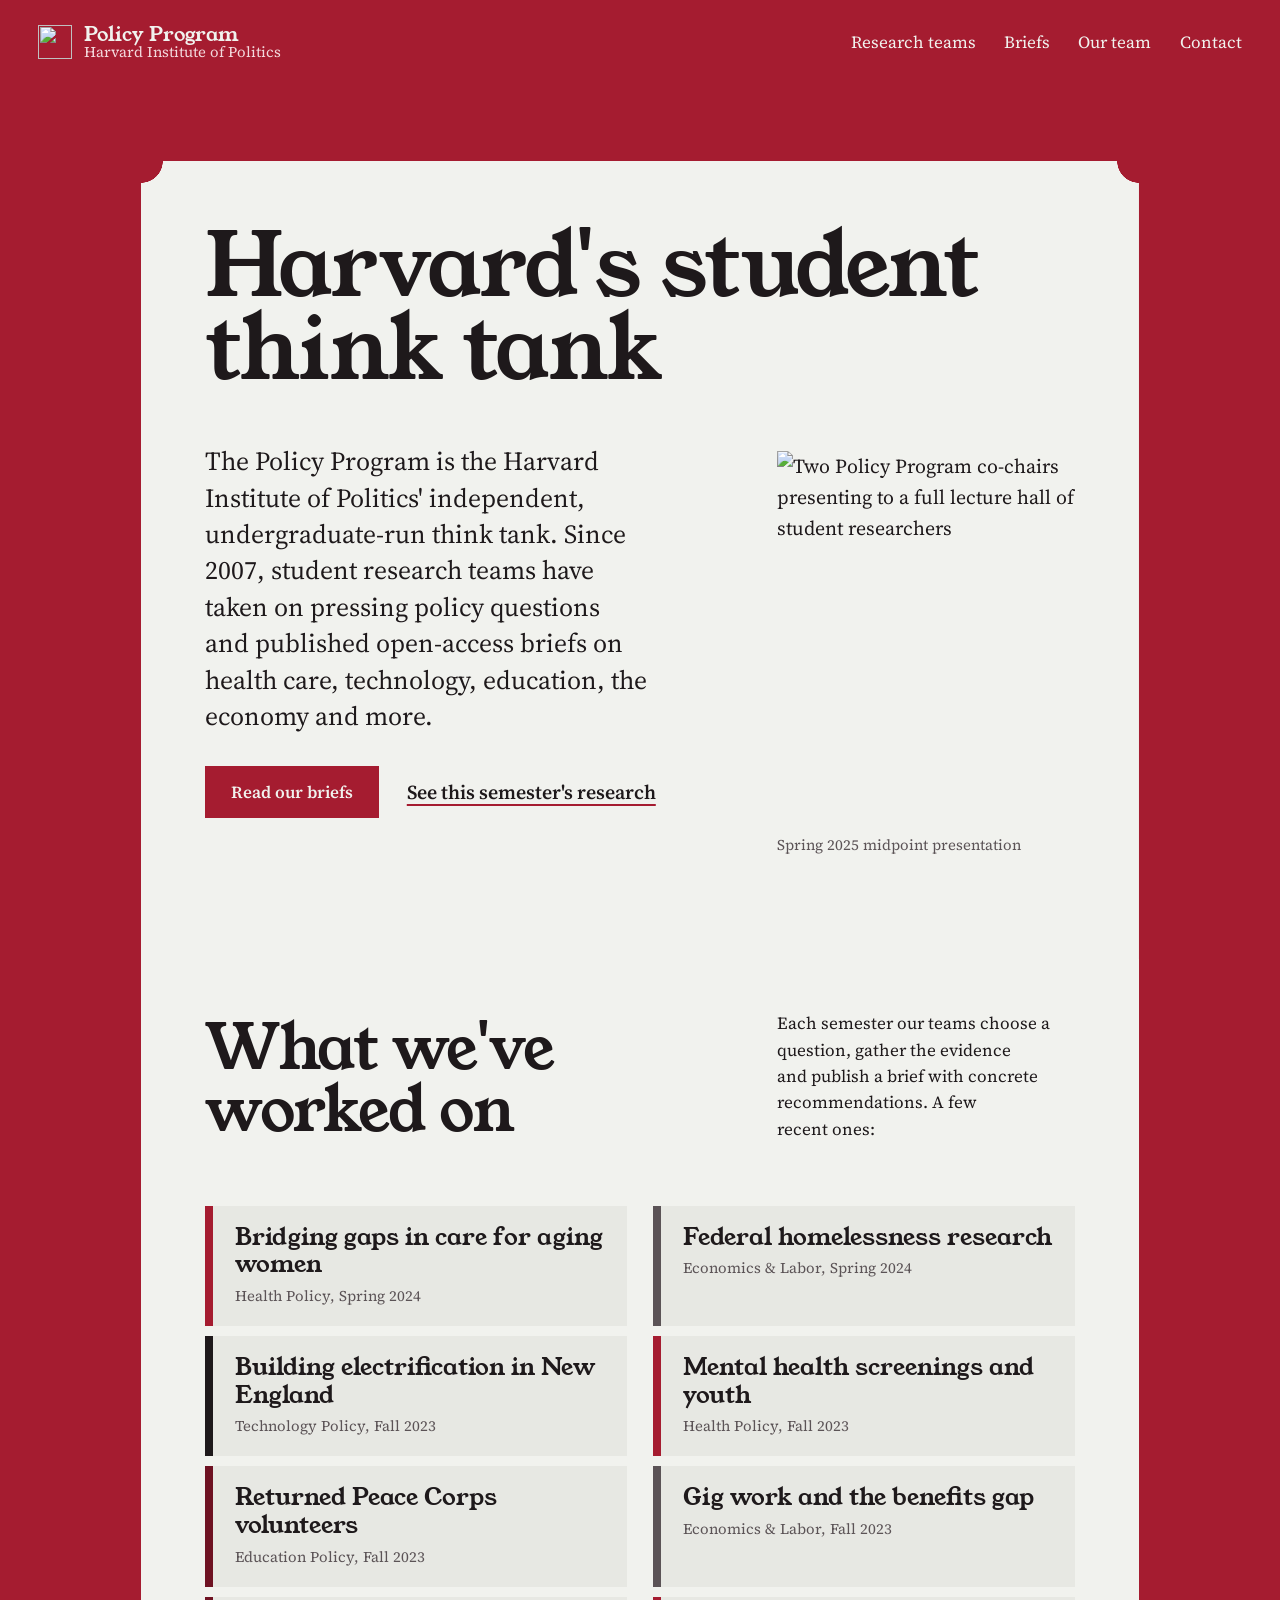
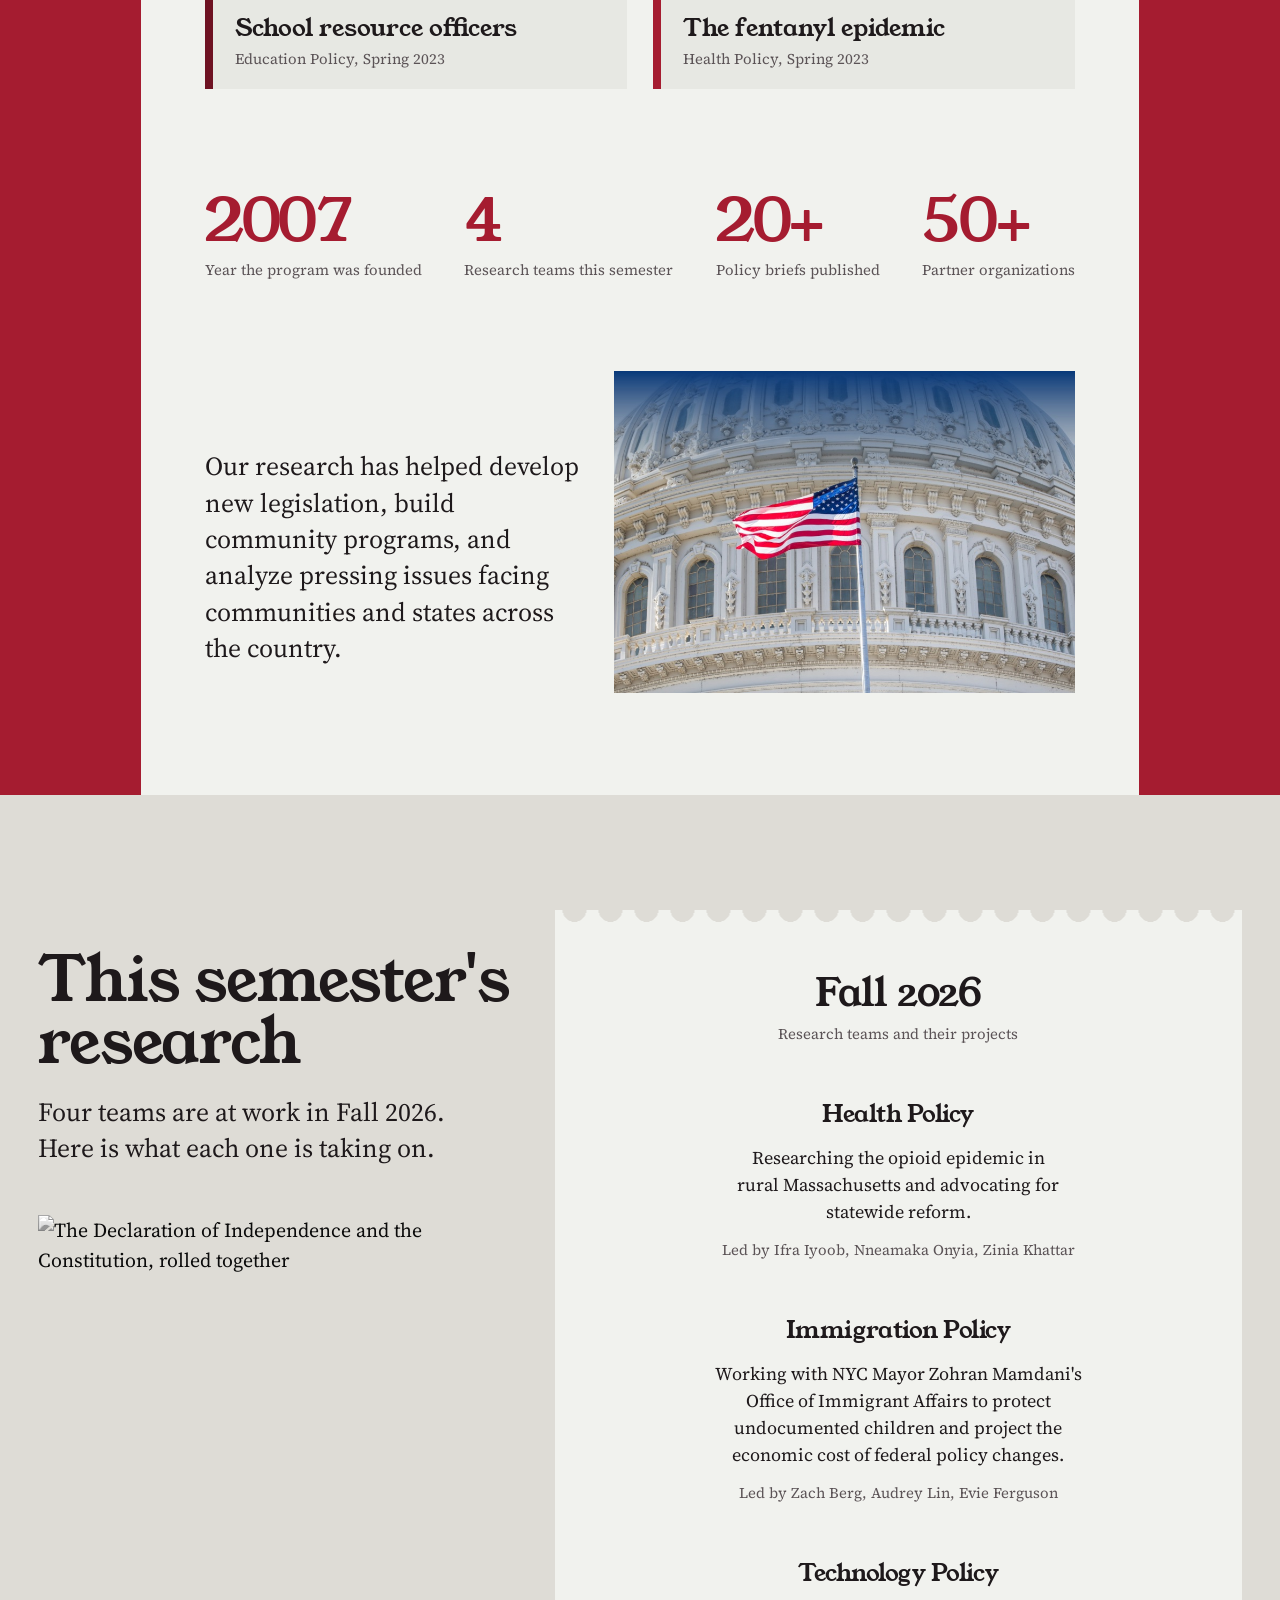
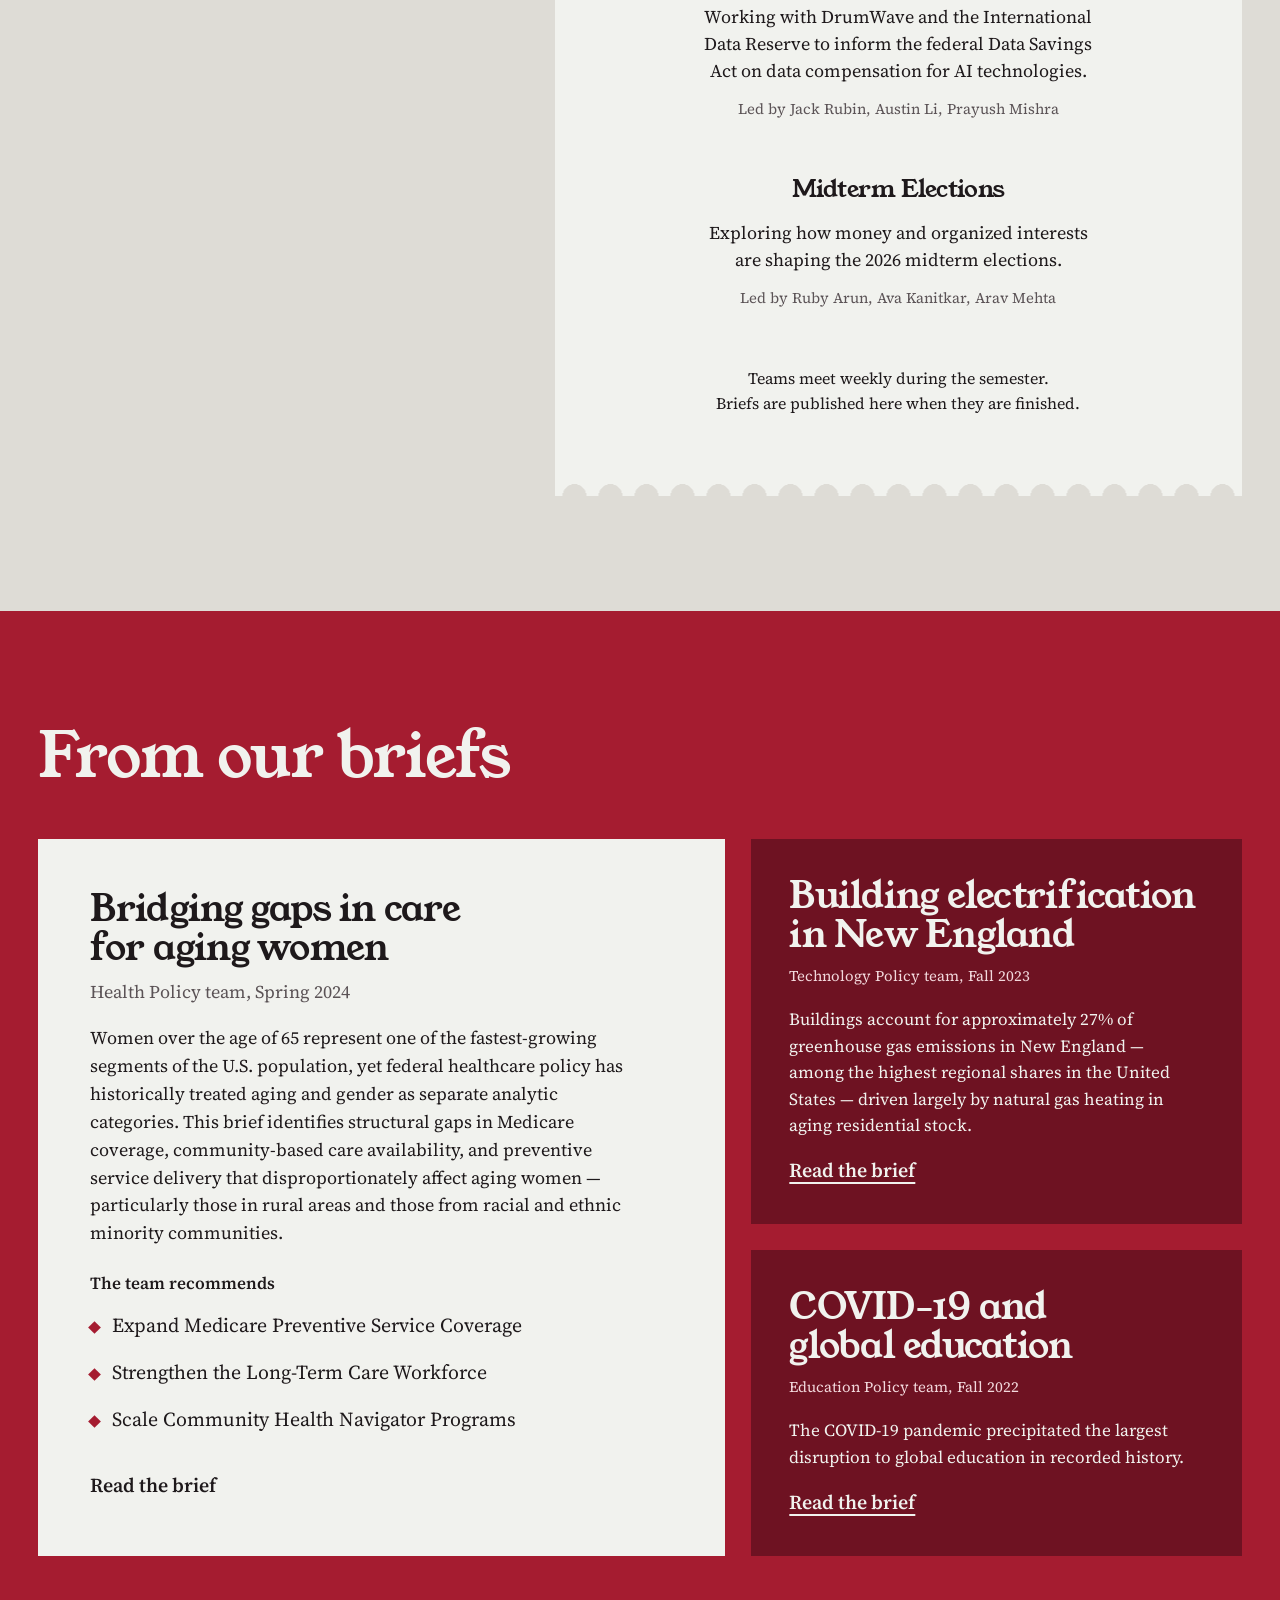
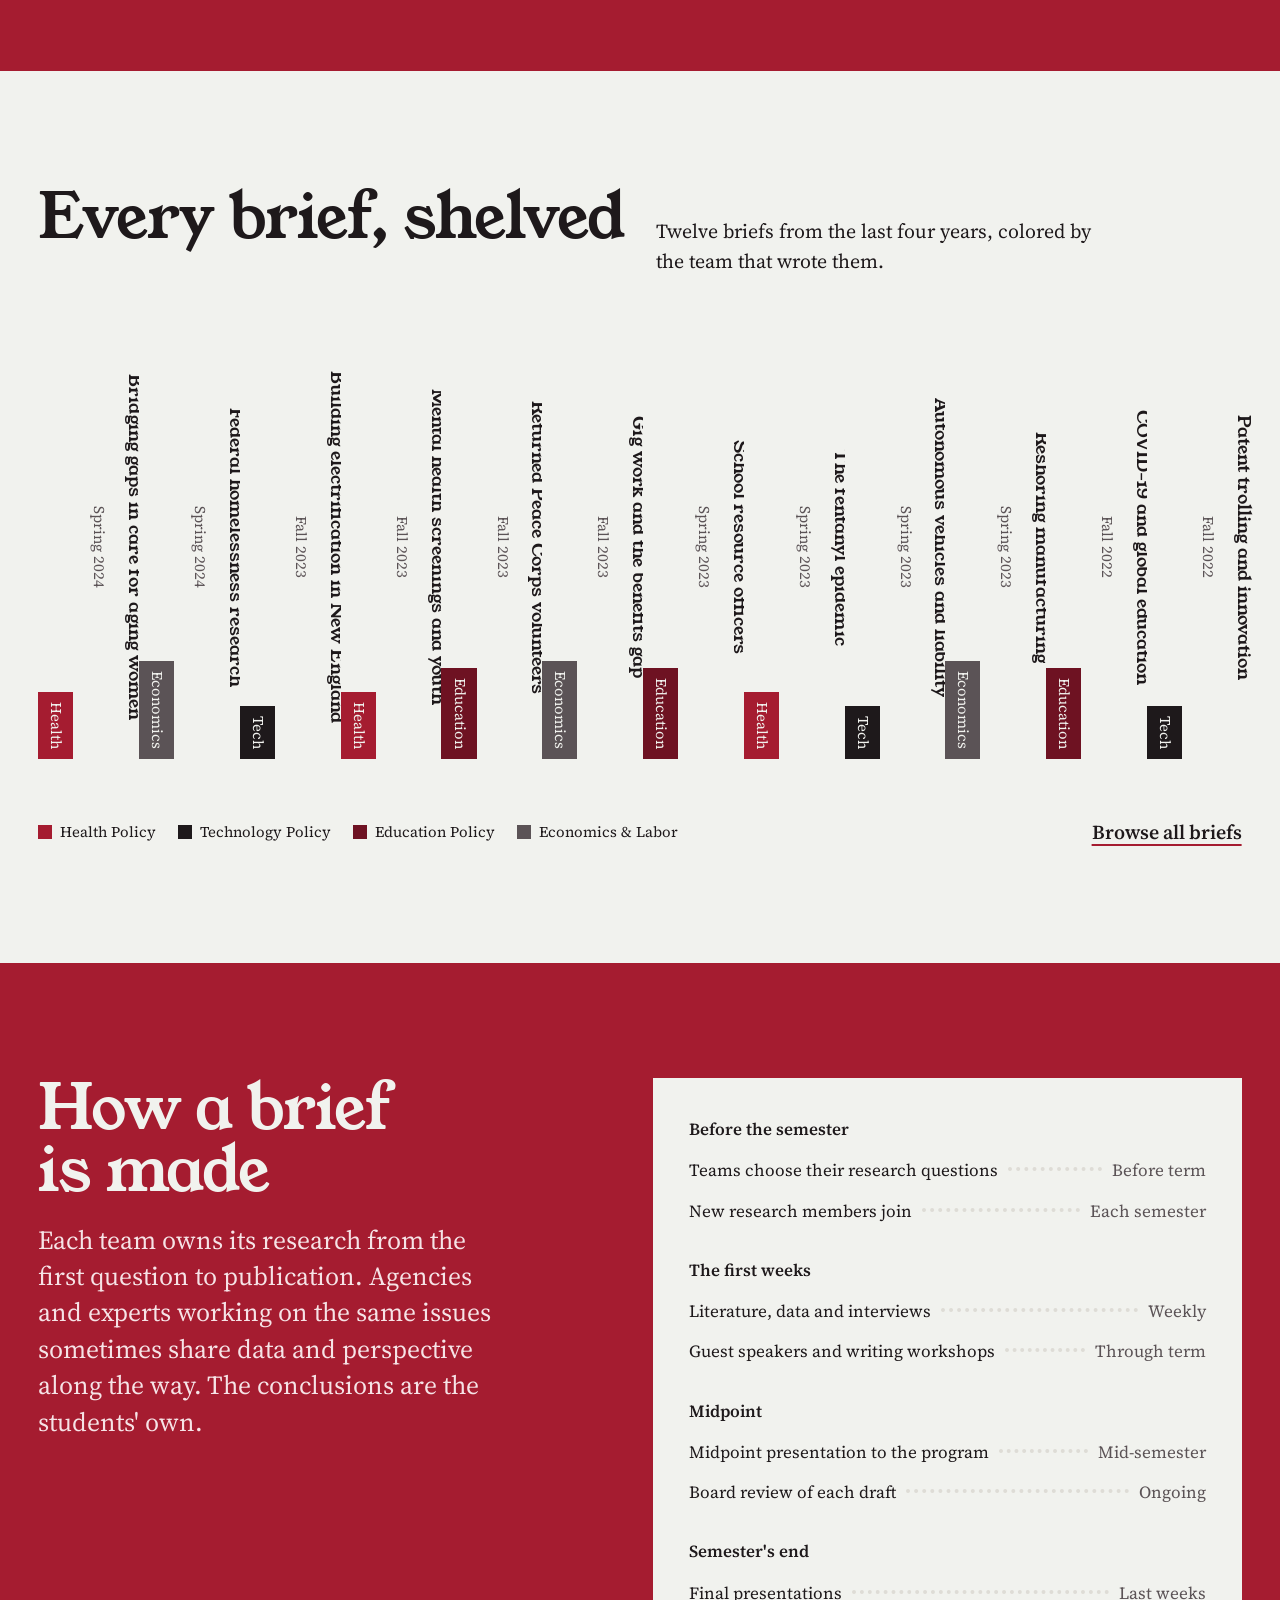
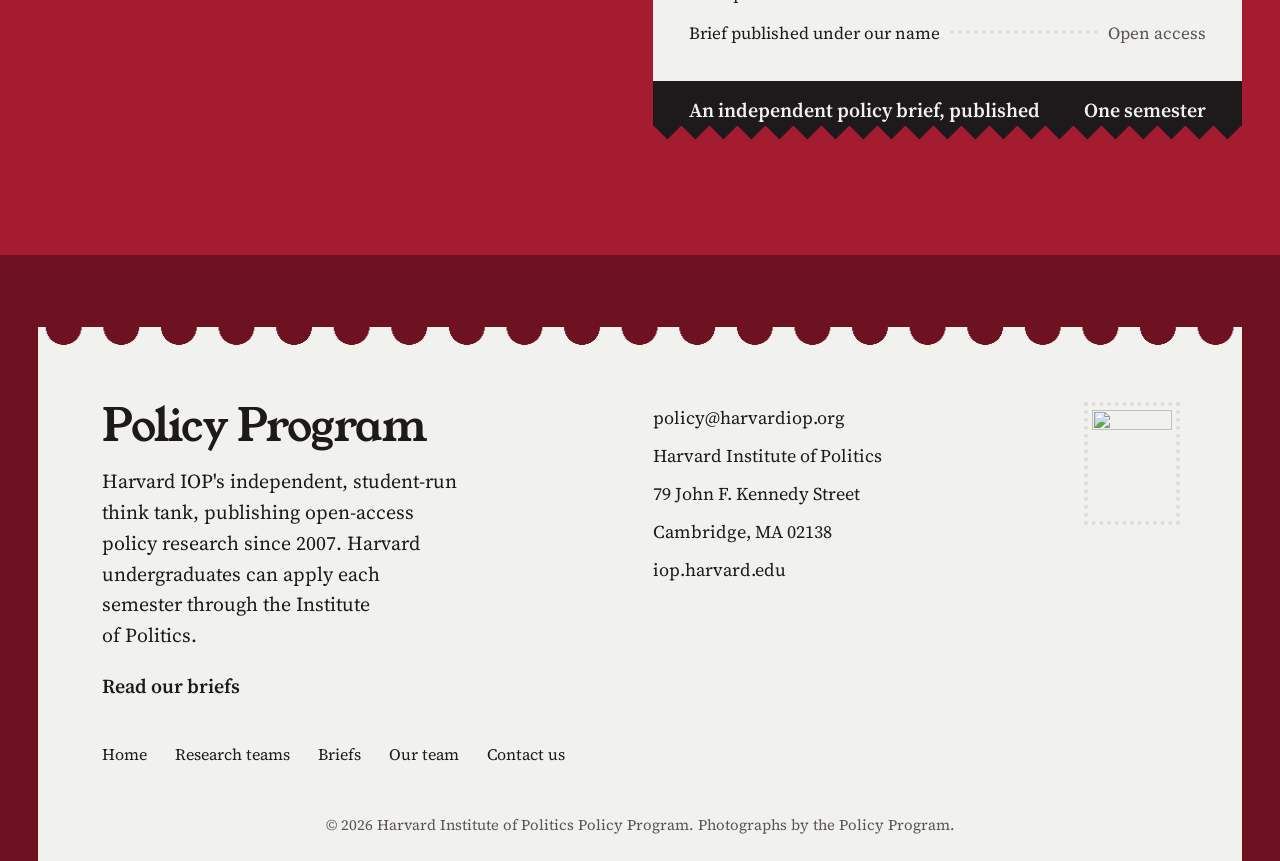
==== index.html @ 2da25c03 "Redesign the Policy Program site - New visual design: Harvard crimson and paper, Young Serif and Sou" ====
<!doctype html>
<html lang="en">
<head>
<meta charset="utf-8">
<meta name="viewport" content="width=device-width, initial-scale=1">
<title>Policy Program, Harvard Institute of Politics</title>
<meta name="description" content="Harvard IOP's independent, student-run think tank. Undergraduate research teams publish open-access policy briefs and collaborate with government agencies. Now sourcing Spring 2027 topics.">
<meta name="theme-color" content="#a51c30">
<link rel="icon" href="assets/harvard-shield.png">
<link rel="preconnect" href="https://fonts.googleapis.com">
<link rel="preconnect" href="https://fonts.gstatic.com" crossorigin>
<link href="https://fonts.googleapis.com/css2?family=Young+Serif&amp;family=Source+Serif+4:ital,opsz,wght@0,8..60,400;0,8..60,600;1,8..60,400&amp;display=swap" rel="stylesheet">
<link rel="stylesheet" href="style.css">
<script>document.documentElement.className += ' js';</script>
</head>
<body>
<a class="skip" href="#main">Skip to content</a>
<header class="site-header">
  <div class="wrap">
    <a class="brand" href="index.html">
      <img src="assets/harvard-shield.png" alt="" width="34" height="34">
      <span>Policy Program<small>Harvard Institute of Politics</small></span>
    </a>
    <button class="nav-toggle" type="button" aria-expanded="false" aria-controls="site-nav">Menu</button>
    <nav class="nav" id="site-nav" aria-label="Main">
      <a href="teams/health.html">Research teams</a>
      <a href="briefs/index.html">Briefs</a>
      <a href="team.html">Our team</a>
      <a href="contact.html">Contact</a>
    </nav>
  </div>
</header>
<main id="main">
<section class="hero" aria-labelledby="title">
  <div class="wrap grid">
    <div class="memo cut-top-corners">
      <h1 id="title">Harvard's student think tank</h1>
      <div class="memo-body">
        <div>
          <p class="memo-lead">The Policy Program is the Harvard Institute of Politics' independent, undergraduate-run think tank. Since 2007, student research teams have taken on pressing policy questions and published open-access briefs on health care, technology, education, the economy and more.</p>
          <div class="memo-actions">
            <a class="btn" href="briefs/index.html">Read our briefs</a>
            <a class="link" href="#research-title">See this semester's research</a>
          </div>
        </div>
        <figure class="plate">
          <div class="plate-frame"><img src="assets/grouppolicy.jpg" alt="Two Policy Program co-chairs presenting to a full lecture hall of student researchers" width="1000" height="747" fetchpriority="high"></div>
          <figcaption>Spring 2025 midpoint presentation</figcaption>
        </figure>
      </div>
    </div>
  </div>
</section>

<section class="continue" aria-labelledby="worked">
  <div class="wrap grid">
    <div class="memo">
      <div class="intro-head" data-reveal>
        <h2 id="worked">What we've worked on</h2>
        <span></span>
        <p>Each semester our teams choose a question, gather the evidence and publish a brief with concrete recommendations. A few recent ones:</p>
      </div>
      <ul class="topics" data-reveal>
        <li data-team="health"><a href="briefs/aging-womens-healthcare.html">Bridging gaps in care for aging women</a><span>Health Policy, Spring 2024</span></li>
        <li data-team="economics"><a href="briefs/index.html">Federal homelessness research</a><span>Economics &amp; Labor, Spring 2024</span></li>
        <li data-team="tech"><a href="briefs/building-electrification.html">Building electrification in New England</a><span>Technology Policy, Fall 2023</span></li>
        <li data-team="health"><a href="briefs/index.html">Mental health screenings and youth</a><span>Health Policy, Fall 2023</span></li>
        <li data-team="education"><a href="briefs/index.html">Returned Peace Corps volunteers</a><span>Education Policy, Fall 2023</span></li>
        <li data-team="economics"><a href="briefs/index.html">Gig work and the benefits gap</a><span>Economics &amp; Labor, Fall 2023</span></li>
        <li data-team="education"><a href="briefs/index.html">School resource officers</a><span>Education Policy, Spring 2023</span></li>
        <li data-team="health"><a href="briefs/index.html">The fentanyl epidemic</a><span>Health Policy, Spring 2023</span></li>
      </ul>
      <ul class="facts" data-reveal>
        <li><b>2007</b><span>Year the program was founded</span></li>
        <li><b>4</b><span>Research teams this semester</span></li>
        <li><b>20+</b><span>Policy briefs published</span></li>
        <li><b>50+</b><span>Partner organizations</span></li>
      </ul>
      <div class="intro-pic" data-reveal>
        <p>Our research has helped develop new legislation, build community programs, and analyze pressing issues facing communities and states across the country.</p>
        <img src="assets/capitol.jpg" alt="The dome of the United States Capitol with the American flag" width="860" height="600" loading="lazy">
      </div>
    </div>
  </div>
</section>

<section class="section" aria-labelledby="research-title">
  <div class="wrap docket-wrap">
    <div class="section-head" data-reveal>
      <h2 id="research-title">This semester's research</h2>
      <p>Four teams are at work in Fall 2026. Here is what each one is taking on.</p>
      <img src="assets/ioppolicy2.png" alt="The Declaration of Independence and the Constitution, rolled together" width="1181" height="611" loading="lazy">
    </div>
    <div class="docket scallop-y" data-reveal>
      <h3>Fall 2026</h3>
      <p>Research teams and their projects</p>
          <div class="docket-group">
            <h4><a href="teams/health.html">Health Policy</a></h4>
            <p class="docket-topic">Researching the opioid epidemic in rural Massachusetts and advocating for statewide reform.</p>
            <p class="docket-leads">Led by Ifra Iyoob, Nneamaka Onyia, Zinia Khattar</p>
          </div>
          <div class="docket-group">
            <h4><a href="teams/immigration.html">Immigration Policy</a></h4>
            <p class="docket-topic">Working with NYC Mayor Zohran Mamdani's Office of Immigrant Affairs to protect undocumented children and project the economic cost of federal policy changes.</p>
            <p class="docket-leads">Led by Zach Berg, Audrey Lin, Evie Ferguson</p>
          </div>
          <div class="docket-group">
            <h4><a href="teams/tech-policy.html">Technology Policy</a></h4>
            <p class="docket-topic">Working with DrumWave and the International Data Reserve to inform the federal Data Savings Act on data compensation for AI technologies.</p>
            <p class="docket-leads">Led by Jack Rubin, Austin Li, Prayush Mishra</p>
          </div>
          <div class="docket-group">
            <h4><a href="teams/midterms.html">Midterm Elections</a></h4>
            <p class="docket-topic">Exploring how money and organized interests are shaping the 2026 midterm elections.</p>
            <p class="docket-leads">Led by Ruby Arun, Ava Kanitkar, Arav Mehta</p>
          </div>
      <p class="hours">Teams meet weekly during the semester.<br>Briefs are published here when they are finished.</p>
    </div>
  </div>
</section>

<section class="section section--crimson on-crimson" aria-labelledby="featured-title">
  <div class="wrap">
    <h2 id="featured-title" class="featured-title" data-reveal>From our briefs</h2>
    <div class="featured">
      <article class="feature-main" data-reveal>
                <h3><a href="briefs/aging-womens-healthcare.html">Bridging gaps in care for aging women</a></h3>
        <p class="feature-meta">Health Policy team, Spring 2024</p>
        <p>Women over the age of 65 represent one of the fastest-growing segments of the U.S. population, yet federal healthcare policy has historically treated aging and gender as separate analytic categories. This brief identifies structural gaps in Medicare coverage, community-based care availability, and preventive service delivery that disproportionately affect aging women — particularly those in rural areas and those from racial and ethnic minority communities.</p>
        <h4>The team recommends</h4>
        <ul class="feature-recs">
            <li>Expand Medicare Preventive Service Coverage</li>
            <li>Strengthen the Long-Term Care Workforce</li>
            <li>Scale Community Health Navigator Programs</li>
        </ul>
        <a class="link" href="briefs/aging-womens-healthcare.html">Read the brief</a>
      </article>
      <div class="feature-side">
        <article data-reveal>
                    <h3><a href="briefs/building-electrification.html">Building electrification in New England</a></h3>
          <p class="feature-meta">Technology Policy team, Fall 2023</p>
          <p>Buildings account for approximately 27% of greenhouse gas emissions in New England — among the highest regional shares in the United States — driven largely by natural gas heating in aging residential stock.</p>
          <a class="link" href="briefs/building-electrification.html">Read the brief</a>
        </article>
        <article data-reveal>
                    <h3><a href="briefs/covid-education.html">COVID-19 and global education</a></h3>
          <p class="feature-meta">Education Policy team, Fall 2022</p>
          <p>The COVID-19 pandemic precipitated the largest disruption to global education in recorded history.</p>
          <a class="link" href="briefs/covid-education.html">Read the brief</a>
        </article>
      </div>
    </div>
  </div>
</section>

<section class="section section--paper" aria-labelledby="shelf">
  <div class="wrap">
    <div class="shelf-head" data-reveal>
      <h2 id="shelf">Every brief, shelved</h2>
      <p>Twelve briefs from the last four years, colored by the team that wrote them.</p>
    </div>
    <ul class="shelf" aria-label="Research briefs">
        <li><a class="spine" data-team="health" href="briefs/aging-womens-healthcare.html"><span class="t">Bridging gaps in care for aging women</span><span class="y">Spring 2024</span><span class="d">Health</span></a></li>
        <li><a class="spine" data-team="economics" href="briefs/index.html"><span class="t">Federal homelessness research</span><span class="y">Spring 2024</span><span class="d">Economics</span></a></li>
        <li><a class="spine" data-team="tech" href="briefs/building-electrification.html"><span class="t">Building electrification in New England</span><span class="y">Fall 2023</span><span class="d">Tech</span></a></li>
        <li><a class="spine" data-team="health" href="briefs/index.html"><span class="t">Mental health screenings and youth</span><span class="y">Fall 2023</span><span class="d">Health</span></a></li>
        <li><a class="spine" data-team="education" href="briefs/index.html"><span class="t">Returned Peace Corps volunteers</span><span class="y">Fall 2023</span><span class="d">Education</span></a></li>
        <li><a class="spine" data-team="economics" href="briefs/index.html"><span class="t">Gig work and the benefits gap</span><span class="y">Fall 2023</span><span class="d">Economics</span></a></li>
        <li><a class="spine" data-team="education" href="briefs/index.html"><span class="t">School resource officers</span><span class="y">Spring 2023</span><span class="d">Education</span></a></li>
        <li><a class="spine" data-team="health" href="briefs/index.html"><span class="t">The fentanyl epidemic</span><span class="y">Spring 2023</span><span class="d">Health</span></a></li>
        <li><a class="spine" data-team="tech" href="briefs/index.html"><span class="t">Autonomous vehicles and liability</span><span class="y">Spring 2023</span><span class="d">Tech</span></a></li>
        <li><a class="spine" data-team="economics" href="briefs/index.html"><span class="t">Reshoring manufacturing</span><span class="y">Spring 2023</span><span class="d">Economics</span></a></li>
        <li><a class="spine" data-team="education" href="briefs/covid-education.html"><span class="t">COVID-19 and global education</span><span class="y">Fall 2022</span><span class="d">Education</span></a></li>
        <li><a class="spine" data-team="tech" href="briefs/index.html"><span class="t">Patent trolling and innovation</span><span class="y">Fall 2022</span><span class="d">Tech</span></a></li>
    </ul>
    <div class="shelf-foot">
      <ul class="legend" aria-label="Research teams">
          <li data-team="health"><i></i>Health Policy</li>
          <li data-team="tech"><i></i>Technology Policy</li>
          <li data-team="education"><i></i>Education Policy</li>
          <li data-team="economics"><i></i>Economics &amp; Labor</li>
      </ul>
      <a class="link" href="briefs/index.html">Browse all briefs</a>
    </div>
  </div>
</section>

<section class="section section--crimson process on-crimson" aria-labelledby="how">
  <div class="wrap grid">
    <div class="section-head" data-reveal>
      <h2 id="how">How a brief is made</h2>
      <p>Each team owns its research from the first question to publication. Agencies and experts working on the same issues sometimes share data and perspective along the way. The conclusions are the students' own.</p>
    </div>
    <div class="slip zigzag-bottom" data-reveal>
      <h3>Before the semester</h3>
      <ol>
        <li><span class="what">Teams choose their research questions</span><span class="dots"></span><span class="when">Before term</span></li>
        <li><span class="what">New research members join</span><span class="dots"></span><span class="when">Each semester</span></li>
      </ol>
      <h3>The first weeks</h3>
      <ol>
        <li><span class="what">Literature, data and interviews</span><span class="dots"></span><span class="when">Weekly</span></li>
        <li><span class="what">Guest speakers and writing workshops</span><span class="dots"></span><span class="when">Through term</span></li>
      </ol>
      <h3>Midpoint</h3>
      <ol>
        <li><span class="what">Midpoint presentation to the program</span><span class="dots"></span><span class="when">Mid-semester</span></li>
        <li><span class="what">Board review of each draft</span><span class="dots"></span><span class="when">Ongoing</span></li>
      </ol>
      <h3>Semester's end</h3>
      <ol>
        <li><span class="what">Final presentations</span><span class="dots"></span><span class="when">Last weeks</span></li>
        <li><span class="what">Brief published under our name</span><span class="dots"></span><span class="when">Open access</span></li>
      </ol>
      <div class="total"><span>An independent policy brief, published</span><span>One semester</span></div>
    </div>
  </div>
</section>

</main>
<footer class="site-footer on-crimson">
  <div class="wrap">
    <div class="postcard scallop-top">
      <div class="msg">
        <h2>Policy Program</h2>
        <p>Harvard IOP's independent, student-run think tank, publishing open-access policy research since 2007. Harvard undergraduates can apply each semester through the Institute of Politics.</p>
        <a class="link" href="briefs/index.html">Read our briefs</a>
      </div>
      <address>
        <span class="postage"><img src="assets/grouppolicy.jpg" alt="" width="80" height="107" loading="lazy"></span>
        <a href="mailto:policy@harvardiop.org">policy@harvardiop.org</a>
        <span>Harvard Institute of Politics</span>
        <span>79 John F. Kennedy Street</span>
        <span>Cambridge, MA 02138</span>
        <a href="https://iop.harvard.edu/programs/policy-program" target="_blank" rel="noopener">iop.harvard.edu</a>
      </address>
      <ul class="footer-links">
        <li><a href="index.html">Home</a></li>
        <li><a href="teams/health.html">Research teams</a></li>
        <li><a href="briefs/index.html">Briefs</a></li>
        <li><a href="team.html">Our team</a></li>
        <li><a href="contact.html">Contact us</a></li>
      </ul>
      <p class="imprint">© 2026 Harvard Institute of Politics Policy Program. Photographs by the Policy Program.</p>
    </div>
  </div>
</footer>
<script src="site.js"></script>
</body>
</html>
---- style.css ----
/* Harvard IOP Policy Program
   Every page is a sheet of the program's stationery: a memo on a crimson field. */

/* ── Tokens ─────────────────────────────────────────────── */
:root {
  --crimson: #a51c30;
  --crimson-deep: #6e1222;
  --paper: #f1f2ee;
  --paper-2: #e7e8e3;
  --stone: #dedcd6;
  --ink: #1e191b;
  --muted: #5b5356;
  --on-crimson: #f1f2ee;

  /* discipline tints for the brief shelf */
  --team-health: #a51c30;
  --team-tech: #1e191b;
  --team-education: #6e1222;
  --team-economics: #5b5356;

  --display: "Young Serif", Georgia, serif;
  --text: "Source Serif 4", Georgia, serif;

  --step-small: clamp(0.875rem, 0.85rem + 0.1vw, 0.9375rem);
  --step-body: clamp(1.0625rem, 1rem + 0.3vw, 1.25rem);
  --step-lead: clamp(1.25rem, 1.1rem + 0.7vw, 1.625rem);
  --step-head: clamp(2rem, 1.3rem + 3.2vw, 4rem);
  --step-display: clamp(3rem, 1.6rem + 6vw, 7rem);

  --margin: clamp(16px, 3vw, 40px);
  --maxw: 1360px;
  --gap: clamp(16px, 2vw, 28px);
  --section: clamp(80px, 9vw, 144px);

  --ease: cubic-bezier(.2, .7, .2, 1);
}

/* ── Reset ──────────────────────────────────────────────── */
*, *::before, *::after { box-sizing: border-box; }
html { -webkit-text-size-adjust: 100%; scroll-behavior: smooth; }
body {
  margin: 0;
  background: var(--stone);
  color: var(--ink);
  font-family: var(--text);
  font-size: var(--step-body);
  line-height: 1.55;
  font-optical-sizing: auto;
  -webkit-font-smoothing: antialiased;
}
img { display: block; max-width: 100%; height: auto; }
h1, h2, h3, h4 { font-family: var(--display); font-weight: 400; line-height: 1; letter-spacing: -0.02em; margin: 0; text-wrap: balance; }
p { margin: 0 0 1em; text-wrap: pretty; }
a { color: inherit; }
ul, ol { margin: 0; padding: 0; }
button, input, select, textarea { font: inherit; color: inherit; }
::selection { background: var(--crimson); color: var(--paper); }
:focus-visible { outline: 3px solid var(--crimson); outline-offset: 3px; }
.on-crimson :focus-visible, .site-header :focus-visible { outline-color: var(--paper); }
.visually-hidden {
  position: absolute !important; width: 1px; height: 1px; overflow: hidden;
  clip: rect(0 0 0 0); white-space: nowrap;
}
.skip {
  position: absolute; left: var(--margin); top: -60px; z-index: 50;
  background: var(--paper); color: var(--ink); padding: 10px 16px; text-decoration: none;
}
.skip:focus { top: 12px; }

.wrap { width: 100%; max-width: var(--maxw); margin: 0 auto; padding: 0 var(--margin); }
.grid { display: grid; grid-template-columns: repeat(12, minmax(0, 1fr)); column-gap: var(--gap); }

/* ── Header ─────────────────────────────────────────────── */
.site-header { background: var(--crimson); color: var(--on-crimson); position: relative; z-index: 5; }
.site-header .wrap { display: flex; align-items: center; gap: 24px; min-height: 84px; }
.brand { display: flex; align-items: center; gap: 12px; text-decoration: none; margin-right: auto; }
.brand img { width: 34px; height: 34px; object-fit: contain; }
.brand span { font-family: var(--display); font-size: 1.25rem; line-height: 1.05; }
.brand small { display: block; font-family: var(--text); font-size: var(--step-small); opacity: 1; color: #f3d9dd; }
.nav { display: flex; align-items: center; gap: clamp(16px, 2.2vw, 32px); }
.nav a { text-decoration: underline; text-decoration-color: transparent; text-decoration-thickness: 2px; text-underline-offset: 8px; font-size: 1.0625rem; padding: 6px 0; transition: text-decoration-color .25s var(--ease), text-underline-offset .25s var(--ease); }
.nav a:hover, .nav a[aria-current="page"] { text-decoration-color: currentColor; text-underline-offset: 5px; }
.nav a.btn { text-decoration: none; padding: 0 22px; min-height: 46px; }
.nav-toggle { display: none; }

/* ── Buttons ────────────────────────────────────────────── */
.btn {
  display: inline-flex; align-items: center; justify-content: center; gap: 10px;
  min-height: 52px; padding: 0 26px; border: 0; border-radius: 0; cursor: pointer;
  font-family: var(--text); font-weight: 600; font-size: 1.0625rem; text-decoration: none;
  background: var(--crimson); color: var(--paper);
  transition: transform .18s var(--ease), background-color .18s var(--ease);
}
.btn:hover { background: var(--crimson-deep); }
.btn:active { transform: translateY(2px); }
.btn--paper { background: var(--paper); color: var(--crimson); }
.btn--paper:hover { background: #fff; }
.btn--ink { background: var(--ink); color: var(--paper); }
.btn--ink:hover { background: var(--crimson-deep); }
.link {
  font-weight: 600; text-decoration: underline; text-decoration-thickness: 2px;
  text-underline-offset: 5px; text-decoration-color: var(--crimson);
  transition: text-underline-offset .2s var(--ease), color .2s;
}
.link:hover { text-underline-offset: 8px; color: var(--crimson); }
.on-crimson .link { text-decoration-color: var(--paper); }
.on-crimson .link:hover { color: var(--paper); }

/* ── Cut edges (masks are shapes, not decoration) ───────── */
.cut-corners {
  --r: 22px;
  -webkit-mask:
    radial-gradient(circle var(--r) at 0 0, #0000 98%, #000) top left / 51% 51% no-repeat, /* taste-skill-ignore: mask shape */
    radial-gradient(circle var(--r) at 100% 0, #0000 98%, #000) top right / 51% 51% no-repeat, /* taste-skill-ignore: mask shape */
    radial-gradient(circle var(--r) at 0 100%, #0000 98%, #000) bottom left / 51% 51% no-repeat, /* taste-skill-ignore: mask shape */
    radial-gradient(circle var(--r) at 100% 100%, #0000 98%, #000) bottom right / 51% 51% no-repeat; /* taste-skill-ignore: mask shape */
          mask:
    radial-gradient(circle var(--r) at 0 0, #0000 98%, #000) top left / 51% 51% no-repeat, /* taste-skill-ignore: mask shape */
    radial-gradient(circle var(--r) at 100% 0, #0000 98%, #000) top right / 51% 51% no-repeat, /* taste-skill-ignore: mask shape */
    radial-gradient(circle var(--r) at 0 100%, #0000 98%, #000) bottom left / 51% 51% no-repeat, /* taste-skill-ignore: mask shape */
    radial-gradient(circle var(--r) at 100% 100%, #0000 98%, #000) bottom right / 51% 51% no-repeat; /* taste-skill-ignore: mask shape */
}
.cut-top-corners {
  --r: 22px;
  -webkit-mask:
    radial-gradient(circle var(--r) at 0 0, #0000 98%, #000) top left / 51% 100% no-repeat, /* taste-skill-ignore: mask shape */
    radial-gradient(circle var(--r) at 100% 0, #0000 98%, #000) top right / 51% 100% no-repeat; /* taste-skill-ignore: mask shape */
          mask:
    radial-gradient(circle var(--r) at 0 0, #0000 98%, #000) top left / 51% 100% no-repeat, /* taste-skill-ignore: mask shape */
    radial-gradient(circle var(--r) at 100% 0, #0000 98%, #000) top right / 51% 100% no-repeat; /* taste-skill-ignore: mask shape */
}
.zigzag-bottom {
  --z: 14px;
  padding-bottom: calc(var(--z) + 8px);
  -webkit-mask: conic-gradient(from -45deg at bottom, #0000, #000 1deg 89deg, #0000 90deg) 50% / calc(2 * var(--z)) 100%; /* taste-skill-ignore: mask shape */
          mask: conic-gradient(from -45deg at bottom, #0000, #000 1deg 89deg, #0000 90deg) 50% / calc(2 * var(--z)) 100%; /* taste-skill-ignore: mask shape */
}
.scallop-top {
  --s: 18px;
  -webkit-mask: radial-gradient(circle var(--s) at 50% 0, #0000 98%, #000) 50% 0 / calc(var(--s) * 3.2) 100%; /* taste-skill-ignore: mask shape */
          mask: radial-gradient(circle var(--s) at 50% 0, #0000 98%, #000) 50% 0 / calc(var(--s) * 3.2) 100%; /* taste-skill-ignore: mask shape */
}
.scallop-y {
  --s: 12px;
  -webkit-mask:
    radial-gradient(circle var(--s) at 50% 0, #0000 98%, #000) 50% 0 / calc(var(--s) * 3) 51% repeat-x, /* taste-skill-ignore: mask shape */
    radial-gradient(circle var(--s) at 50% 100%, #0000 98%, #000) 50% 100% / calc(var(--s) * 3) 51% repeat-x; /* taste-skill-ignore: mask shape */
          mask:
    radial-gradient(circle var(--s) at 50% 0, #0000 98%, #000) 50% 0 / calc(var(--s) * 3) 51% repeat-x, /* taste-skill-ignore: mask shape */
    radial-gradient(circle var(--s) at 50% 100%, #0000 98%, #000) 50% 100% / calc(var(--s) * 3) 51% repeat-x; /* taste-skill-ignore: mask shape */
}

/* ── Hero: the memo, cropped by the fold ────────────────── */
.hero { background: var(--crimson); color: var(--ink); padding-top: clamp(40px, 6vw, 96px); }
.memo {
  background: var(--paper);
  padding: clamp(28px, 5vw, 72px) clamp(22px, 5vw, 72px) clamp(56px, 8vw, 112px);
  position: relative;
}
.hero .memo { grid-column: 2 / 12; min-height: calc(100svh - 84px - clamp(40px, 6vw, 96px)); }
.memo-top { display: flex; justify-content: space-between; align-items: flex-start; gap: 24px 40px; margin-bottom: clamp(28px, 4vw, 48px); }
.memo-top h1 { margin-bottom: 0 !important; }
.letterhead { display: flex; align-items: center; gap: 14px; flex: 0 0 auto; }
.memo-top .letterhead { flex-direction: row-reverse; text-align: right; padding-top: 10px; }
.letterhead img { width: 46px; height: 46px; object-fit: contain; }
.letterhead p { margin: 0; font-size: var(--step-small); line-height: 1.35; color: var(--muted); }
.letterhead strong { display: block; color: var(--ink); font-weight: 600; font-size: 1rem; }
.letterhead .stamp-date { color: var(--muted); }
.letterhead .stamp-date:empty { display: none; }

.memo-body { display: grid; grid-template-columns: minmax(0, 7fr) minmax(0, 4fr); gap: clamp(28px, 4vw, 64px); align-items: start; }
.hero h1 { font-size: clamp(2rem, 7.4vw, 5.5rem); line-height: .95; margin-bottom: clamp(32px, 4vw, 56px); }
.memo-lines { display: grid; grid-template-columns: auto 1fr; column-gap: 24px; row-gap: 10px; margin: 0 0 clamp(28px, 3vw, 40px); padding: 18px 0; border-top: 6px solid var(--crimson); }
.memo-lines dt { color: var(--muted); font-size: var(--step-small); padding-top: 4px; }
.memo-lines dd { margin: 0; font-size: var(--step-body); }
.memo-lines dd strong { font-weight: 600; }
.memo-lead { font-size: var(--step-lead); line-height: 1.4; max-width: 34ch; margin-bottom: 32px; }
.memo-actions { display: flex; flex-wrap: wrap; align-items: center; gap: 18px 28px; }

.plate { margin: 0; }
.plate img { width: 100%; aspect-ratio: 4 / 5; object-fit: cover; }
.plate figcaption { font-size: var(--step-small); color: var(--muted); margin-top: 10px; }
.hero .plate { margin-top: 8px; }
.hero .plate img { animation: drift 24s var(--ease) infinite alternate; transform-origin: 60% 40%; }
.plate-frame { overflow: hidden; }
@keyframes drift { from { transform: scale(1.02); } to { transform: scale(1.1) translate(-1.5%, 1%); } }

/* ── Intro: rest of the memo ────────────────────────────── */
.continue { background: var(--crimson); }
.continue .memo { grid-column: 2 / 12; padding-top: 0; }
.intro-head { display: grid; grid-template-columns: minmax(0, 6fr) minmax(0, 1fr) minmax(0, 4fr); align-items: end; gap: var(--gap); padding-top: clamp(24px, 4vw, 56px); }
.intro-head h2 { font-size: var(--step-head); grid-column: 1; }
.intro-head p { grid-column: 3; margin: 0; font-size: 1.0625rem; }
.facts { display: flex; justify-content: space-between; flex-wrap: wrap; gap: 32px 40px; margin-top: clamp(56px, 8vw, 120px); padding: 0; list-style: none; }
.facts li { min-width: 140px; }
.facts b { display: block; font-family: var(--display); font-weight: 400; font-size: clamp(2.25rem, 1.6rem + 2.6vw, 3.75rem); line-height: 1; letter-spacing: -0.02em; color: var(--crimson); font-variant-numeric: lining-nums tabular-nums; }
.facts span { display: block; margin-top: 8px; font-size: var(--step-small); color: var(--muted); }
.intro-pic { display: grid; grid-template-columns: minmax(0, 5fr) minmax(0, 6fr); gap: var(--gap); margin-top: clamp(56px, 7vw, 96px); align-items: end; }
.intro-pic img { width: 100%; aspect-ratio: 43 / 30; object-fit: cover; }
.intro-pic p { font-size: var(--step-lead); line-height: 1.4; max-width: 30ch; }

.topics { list-style: none; display: grid; grid-template-columns: repeat(2, minmax(0, 1fr)); gap: 10px var(--gap); margin-top: clamp(40px, 5vw, 64px); }
.topics li { position: relative; background: var(--paper-2); padding: 18px 22px 18px 30px; transition: background-color .2s; }
.topics li::before { content: ""; position: absolute; left: 0; top: 0; bottom: 0; width: 8px; background: var(--team); }
.topics li:hover { background: #dfe0da; }
.topics a { display: block; font-family: var(--display); font-size: clamp(1.25rem, 1.1rem + .5vw, 1.5rem); line-height: 1.15; text-decoration: none; }
.topics a::after { content: ""; position: absolute; inset: 0; }
.topics span { display: block; margin-top: 6px; font-size: var(--step-small); color: var(--muted); }

/* ── Sections on stone ──────────────────────────────────── */
.section { padding: var(--section) 0; }
.section--crimson { background: var(--crimson); color: var(--on-crimson); }
.section--ink { background: var(--ink); color: var(--paper); }
.section--paper { background: var(--paper); }
.section-head h2 { font-size: var(--step-head); }
.section-head p { max-width: 36ch; margin-top: 20px; }

/* How a commission works: the slip */
.process .grid { align-items: start; }
.process .section-head { grid-column: 1 / 6; position: sticky; top: 40px; }
.process .section-head p { font-size: var(--step-lead); line-height: 1.4; color: #f6e3e6; }
.slip { grid-column: 7 / 13; background: var(--paper); color: var(--ink); padding: 40px 36px 0; font-variant-numeric: tabular-nums; }
.slip h3 { font-family: var(--text); font-weight: 600; font-size: 1.0625rem; letter-spacing: 0; margin: 28px 0 10px; line-height: 1.3; }
.slip h3:first-child { margin-top: 0; }
.slip ol { list-style: none; }
.slip li { display: flex; align-items: baseline; gap: 10px; padding: 7px 0; font-size: 1.0625rem; }
.slip li .what { flex: 0 1 auto; }
.slip li .dots { flex: 1 1 24px; min-width: 24px; border-bottom: 4px dotted var(--stone); transform: translateY(-5px); }
.slip li .when { flex: 0 0 auto; color: var(--muted); text-align: right; }
.slip .total { display: flex; justify-content: space-between; gap: 16px; align-items: center; margin: 28px -36px 0; padding: 14px 36px; min-height: 52px; background: var(--ink); color: var(--paper); font-weight: 600; }

/* Brief shelf */
.shelf-head { display: flex; flex-wrap: wrap; align-items: baseline; gap: 12px 32px; margin-bottom: 40px; }
.shelf-head h2 { font-size: var(--step-head); }
.shelf-head p { margin: 0; max-width: 46ch; }
.shelf { display: flex; gap: 6px; height: 460px; list-style: none; }
.shelf li { flex: 1 1 0; min-width: 0; }
.spine {
  display: flex; flex-direction: column; height: 100%; text-decoration: none;
  writing-mode: vertical-rl; background: var(--paper); color: var(--ink);
  padding: 18px 0; align-items: center; gap: 14px;
  transition: background-color .25s var(--ease), color .25s var(--ease), transform .25s var(--ease);
}
.spine .t { font-family: var(--display); font-size: 1.125rem; line-height: 1.1; overflow: hidden; text-overflow: ellipsis; max-height: 100%; }
.spine .d { margin-top: auto; padding: 10px 6px; font-size: var(--step-small); color: var(--paper); background: var(--team, var(--crimson)); }
.spine .y { font-size: var(--step-small); color: var(--muted); }
.spine:hover, .spine:focus-visible { background: var(--ink); color: var(--paper); transform: translateY(-10px); }
.spine:hover .y, .spine:focus-visible .y { color: var(--stone); }
.shelf-foot { margin-top: 40px; display: flex; flex-wrap: wrap; gap: 16px 32px; align-items: center; justify-content: space-between; }
.legend { display: flex; flex-wrap: wrap; gap: 10px 22px; list-style: none; font-size: var(--step-small); }
.legend li { display: flex; align-items: center; gap: 8px; }
.legend i { width: 14px; height: 14px; background: var(--team); }
[data-team="health"] { --team: var(--team-health); }
[data-team="tech"] { --team: var(--team-tech); }
[data-team="education"] { --team: var(--team-education); }
[data-team="economics"] { --team: var(--team-economics); }
[data-team="immigration"] { --team: var(--crimson-deep); }
[data-team="midterms"] { --team: var(--ink); }

/* The docket: one tall printed sheet */
.docket-wrap { display: grid; grid-template-columns: minmax(0, 5fr) minmax(0, 7fr); gap: var(--gap); align-items: start; }
.docket-wrap .section-head { padding-top: 40px; }
.docket-wrap .section-head p { font-size: var(--step-lead); line-height: 1.4; }
.docket-wrap .section-head img { margin-top: 48px; width: 100%; aspect-ratio: 3 / 2; object-fit: cover; object-position: 50% 40%; filter: grayscale(1) contrast(1.15); }
.docket-wrap .section-head { position: sticky; top: 24px; }
.docket { background: var(--paper); padding: 64px clamp(24px, 5vw, 64px); text-align: center; }
.docket > p { color: var(--muted); font-size: var(--step-small); }
.docket h3 { font-size: clamp(1.75rem, 1.3rem + 1.4vw, 2.75rem); margin-bottom: 10px; }
.docket-group { margin-top: 56px; }
.docket-group h4 { font-size: 1.5rem; margin-bottom: 18px; }
.docket-group h4 a { text-decoration: none; }
.docket-group h4 a:hover { color: var(--crimson); }
.docket-group ul { list-style: none; max-width: 460px; margin: 0 auto; text-align: left; }
.docket-group li { display: flex; justify-content: space-between; gap: 20px; padding: 8px 0; }
.docket-group li span:last-child { color: var(--muted); font-size: var(--step-small); white-space: nowrap; padding-top: 3px; }
.docket-group li a { text-decoration-color: var(--crimson); text-underline-offset: 4px; }
.docket .hours { margin-top: 56px; color: var(--ink); font-size: 1rem; }

.docket-focus { list-style: none; }
.docket-focus li { padding: 6px 0; text-align: center; }
.docket-group ul.docket-focus { text-align: center; }
.docket-topic { max-width: 44ch; margin: 0 auto; font-size: 1.125rem; line-height: 1.5; }
.docket-leads { margin: 14px 0 0; font-size: var(--step-small); color: var(--muted); }

/* Featured briefs */
.featured-title { font-size: var(--step-head); margin-bottom: clamp(32px, 4vw, 56px); }
.featured { display: grid; grid-template-columns: minmax(0, 7fr) minmax(0, 5fr); gap: var(--gap); align-items: stretch; }
.featured article h3 { font-size: clamp(1.625rem, 1.2rem + 1.4vw, 2.5rem); line-height: 1.05; margin: 0 0 10px; }
.featured article h3 a { text-decoration: none; }
.featured article h3 a:hover { text-decoration: underline; text-decoration-thickness: 2px; text-underline-offset: 6px; }
.feature-meta { font-size: var(--step-small); margin: 0 0 18px; }
.feature-main { background: var(--paper); color: var(--ink); padding: clamp(28px, 4vw, 56px); }
.feature-main .feature-meta { color: var(--muted); }
.feature-main > p { font-size: 1.125rem; max-width: 60ch; }
.feature-main h4 { font-family: var(--text); font-weight: 600; font-size: 1.0625rem; letter-spacing: 0; margin: 28px 0 10px; }
.feature-recs { list-style: none; margin-bottom: 28px; }
.feature-recs li { padding: 8px 0 8px 22px; position: relative; }
.feature-recs li::before { content: ""; position: absolute; left: 0; top: 1.05em; width: 9px; height: 9px; background: var(--crimson); transform: rotate(45deg); }
.feature-side { display: grid; gap: var(--gap); }
.feature-side article { background: var(--crimson-deep); padding: clamp(24px, 3vw, 40px); display: flex; flex-direction: column; }
.feature-side article p:not(.feature-meta) { font-size: 1.0625rem; }
.feature-side .feature-meta { color: #f3d9dd; }
.feature-side .link { margin-top: auto; align-self: flex-start; }

/* Letter from the board */
.letter { max-width: 680px; margin: 0 auto; background: var(--paper); color: var(--ink); padding: clamp(32px, 5vw, 64px) clamp(24px, 5vw, 64px) 0; }
.letter h2 { font-size: clamp(1.75rem, 1.3rem + 1.6vw, 2.75rem); margin-bottom: 28px; }
.faces { display: flex; gap: 10px; list-style: none; margin-bottom: 28px; }
.faces img { width: 52px; height: 52px; border-radius: 50%; object-fit: cover; }
.faces a { display: block; border-radius: 50%; transition: transform .2s var(--ease); }
.faces a:hover { transform: translateY(-3px); }
.letter p { font-size: 1.125rem; }
.letter mark { background: #f3d9dd; color: inherit; padding: 0 3px; }
.signoff { margin-top: 32px; font-style: italic; font-size: 1.375rem; line-height: 1.2; }
.signoff small { display: block; font-style: normal; font-size: var(--step-small); color: var(--muted); margin-top: 6px; }
.tearoff { margin: 40px calc(-1 * clamp(24px, 5vw, 64px)) 0; border-top: 5px dotted var(--stone); padding: 22px clamp(24px, 5vw, 64px); display: flex; flex-wrap: wrap; gap: 12px 24px; align-items: center; justify-content: space-between; min-height: 76px; }
.tearoff a { font-family: var(--display); font-size: 1.375rem; text-decoration: none; color: var(--crimson); }
.tearoff a:hover { text-decoration: underline; text-underline-offset: 6px; }

/* The board's signatures under the letter */
.signatures { list-style: none; display: grid; grid-template-columns: repeat(5, minmax(0, 1fr)); gap: var(--gap); margin-top: clamp(56px, 7vw, 96px); }
.signatures a { display: block; text-decoration: none; color: var(--ink); }
.signatures img { width: 100%; max-width: 220px; aspect-ratio: 1 / 1; border-radius: 50%; object-fit: cover; transition: transform .35s var(--ease); }
.signatures a:hover img { transform: translateY(-6px); }
.signatures b { display: block; font-family: var(--display); font-weight: 400; font-size: 1.375rem; line-height: 1.1; margin-top: 14px; }
.signatures span { font-size: 1rem; color: var(--muted); }

/* Coupon */
.coupon {
  display: grid; grid-template-columns: 46% 54%; background: var(--crimson); color: var(--on-crimson);
  -webkit-mask:
    radial-gradient(circle 16px at 46% 0, #0000 98%, #000) top / 100% 51% no-repeat, /* taste-skill-ignore: mask shape */
    radial-gradient(circle 16px at 46% 100%, #0000 98%, #000) bottom / 100% 51% no-repeat; /* taste-skill-ignore: mask shape */
          mask:
    radial-gradient(circle 16px at 46% 0, #0000 98%, #000) top / 100% 51% no-repeat, /* taste-skill-ignore: mask shape */
    radial-gradient(circle 16px at 46% 100%, #0000 98%, #000) bottom / 100% 51% no-repeat; /* taste-skill-ignore: mask shape */
}
.coupon > div { padding: clamp(32px, 4vw, 56px); }
.coupon-left { display: flex; flex-direction: column; justify-content: space-between; gap: 32px; }
.coupon-left h2 { font-size: clamp(2rem, 1.3rem + 2.4vw, 3.5rem); }
.coupon-left p { margin: 0; max-width: 32ch; }
.coupon-right { border-left: 5px dotted var(--stone); }
.coupon-right ul { list-style: none; margin-bottom: 28px; }
.coupon-right li { background: var(--crimson-deep); padding: 14px 18px; margin-bottom: 10px; }
.coupon-right li b { font-weight: 600; }
.coupon-right .btn { width: 100%; min-height: 58px; }

/* ── Footer: the back of the card, revealed ─────────────── */
main { background: var(--stone); }
.site-footer { background: var(--crimson-deep); color: var(--on-crimson); padding: 72px 0 0; }
.postcard { background: var(--paper); color: var(--ink); padding: clamp(48px, 6vw, 80px) clamp(24px, 5vw, 72px) 24px; display: grid; grid-template-columns: 1fr 1fr; gap: 40px var(--gap); }
.postcard h2 { font-size: clamp(2rem, 1.5rem + 1.6vw, 3rem); margin-bottom: 18px; }
.postcard .msg p { max-width: 36ch; }
.postcard address { font-style: normal; display: grid; gap: 10px; font-size: 1.125rem; align-content: start; position: relative; padding-right: 110px; }
.postcard address a { text-decoration: none; }
.postcard address a:hover { color: var(--crimson); text-decoration: underline; text-underline-offset: 4px; }
.postage { position: absolute; top: 0; right: 0; width: 92px; background: var(--paper); padding: 6px; outline: 4px dotted var(--stone); outline-offset: -2px; }
.postage img { width: 100%; aspect-ratio: 3 / 4; object-fit: cover; }
.footer-links { grid-column: 1 / -1; display: flex; flex-wrap: wrap; gap: 10px 28px; list-style: none; font-size: 1rem; }
.footer-links a { text-decoration: none; }
.footer-links a:hover { color: var(--crimson); }
.imprint { grid-column: 1 / -1; text-align: center; font-size: var(--step-small); color: var(--muted); margin: 8px 0 0; }

/* ── Inner page hero (a shorter memo) ───────────────────── */
.page-hero { background: var(--crimson); padding-top: clamp(40px, 6vw, 88px); }
.page-hero .memo { grid-column: 2 / 12; padding-bottom: clamp(40px, 6vw, 72px); }
.page-hero h1 { font-size: clamp(2rem, 6.2vw, 5rem); line-height: .95; }
.page-hero h1.doc-title { font-size: clamp(1.75rem, 4.2vw, 3.5rem); line-height: 1; }
.page-hero .memo-lead { max-width: 46ch; margin-bottom: 0; }
.hero-split { display: grid; grid-template-columns: minmax(0, 7fr) minmax(0, 4fr); gap: clamp(28px, 4vw, 64px); align-items: end; }
.hero-split img { width: 100%; aspect-ratio: 4 / 3; object-fit: cover; }
.hero-split .tone { filter: grayscale(1) contrast(1.15); }
.crumbs { display: flex; flex-wrap: wrap; gap: 6px 10px; list-style: none; font-size: var(--step-small); color: var(--muted); margin-bottom: 24px; }
.crumbs a { color: var(--ink); }
.crumbs li + li::before { content: "/"; margin-right: 10px; color: var(--muted); }
.page-body { background: var(--crimson); padding-bottom: var(--section); }
.page-body .memo { grid-column: 2 / 12; padding-top: 8px; }

/* ── Our team ───────────────────────────────────────────── */
.board-sheet { padding-bottom: clamp(56px, 8vw, 112px); }
.page-body .memo.board-sheet { grid-column: 1 / -1; }
.board-row { display: grid; gap: clamp(20px, 3vw, 40px); list-style: none; }
.board-row--chairs { grid-template-columns: minmax(0, 0.9fr) repeat(2, minmax(0, 1.25fr)); margin-bottom: clamp(48px, 6vw, 88px); }
.board-row.board-row--chairs > li.row-intro { grid-column: auto; align-self: center; }
.row-intro p { margin-top: 14px; color: var(--muted); font-size: 1.0625rem; max-width: 28ch; }
.board-row--directors { grid-template-columns: repeat(3, minmax(0, 1fr)); }
.board-row > li:first-child { grid-column: 1 / -1; }
.sheet-title { font-size: var(--step-head); margin-bottom: clamp(32px, 4vw, 56px); }
.board-row h3 a { text-decoration: none; }
.board-row h3 a:hover { color: var(--crimson); }
.board-row h2, .board-row h3 { font-size: clamp(1.75rem, 1.3rem + 1.4vw, 2.75rem); margin-bottom: 4px; }
.person { margin: 0; }
.person-card {
  position: relative; display: block; width: 100%; aspect-ratio: 4 / 5; padding: 0; border: 0;
  background: var(--paper-2); cursor: pointer; overflow: hidden; text-align: left;
  container-type: inline-size;
}
.section--paper .person-card { background: var(--stone); }
.person-card img {
  position: absolute; left: 11%; top: 18.8%; width: 78%; height: auto; aspect-ratio: 1 / 1;
  border-radius: 50%; object-fit: cover; transition: opacity .45s var(--ease), transform .6s var(--ease);
}
.person-card .bio {
  position: absolute; inset: 0; display: flex; flex-direction: column; justify-content: center;
  padding: 9cqi 8cqi; background: var(--crimson); color: var(--on-crimson);
  font-size: clamp(13px, 5.6cqi, 16.5px); line-height: 1.4; opacity: 0; transition: opacity .45s var(--ease);
  overflow: hidden;
}
.person-card .bio:has(.bio-text) { font-size: clamp(13px, 4.15cqi, 15px); line-height: 1.38; padding: 7cqi 7cqi; }
.person-card .bio span { display: block; }
.person-card .bio .bio-meta { font-family: var(--display); font-size: 1.35em; line-height: 1.1; margin-bottom: .45em; }
.person-card .bio .bio-text { margin-top: .8em; }
.person-card:hover img, .person-card:focus-visible img, .person-card[aria-pressed="true"] img { opacity: 0; transform: scale(.96); }
.person-card:hover .bio, .person-card:focus-visible .bio, .person-card[aria-pressed="true"] .bio { opacity: 1; }
.person-card:focus-visible { outline-offset: 4px; }
.person figcaption { margin-top: 14px; }
.person figcaption b { display: block; font-family: var(--display); font-weight: 400; font-size: clamp(1.375rem, 1.1rem + .8vw, 1.875rem); line-height: 1.1; }
.person figcaption span { color: var(--muted); font-size: 1rem; }

.team-groups { display: grid; gap: clamp(56px, 7vw, 96px); }
.team-groups-head { display: grid; grid-template-columns: minmax(0, 5fr) minmax(0, 6fr); gap: var(--gap); align-items: end; }
.team-groups-head h2 { font-size: var(--step-head); }
.team-groups-head p { margin: 0; font-size: var(--step-lead); line-height: 1.4; max-width: 40ch; }
.team-people { margin-bottom: 72px; }
.past-note { margin: 20px 0 0; display: inline-block; background: var(--paper-2); padding: 10px 16px; font-size: 1rem; }
.staff { display: grid; grid-template-columns: minmax(0, 4fr) minmax(0, 7fr); gap: var(--gap); align-items: start; }
.staff h2 { font-size: var(--step-head); }
.staff-list { list-style: none; columns: 2; column-gap: var(--gap); }
.staff-list li { break-inside: avoid; padding: 10px 0 14px; }
.staff-list b { display: block; font-weight: 600; }
.staff-list span { color: var(--muted); font-size: 1rem; }
.roles { list-style: none; display: grid; grid-template-columns: repeat(2, minmax(0, 1fr)); gap: 10px var(--gap); margin-top: 8px; }
.roles li { background: var(--paper-2); padding: 16px 20px; }
.roles b { display: block; font-weight: 600; }
.roles span { color: var(--muted); font-size: 1rem; }

.join { display: grid; grid-template-columns: minmax(0, 6fr) minmax(0, 5fr); gap: var(--gap); align-items: end; }
.join h2 { font-size: var(--step-head); }
.join p { font-size: var(--step-lead); line-height: 1.4; }

/* ── Contact: the proposal memo ─────────────────────────── */
.proposal { display: grid; grid-template-columns: minmax(0, 7fr) minmax(0, 5fr); gap: clamp(28px, 4vw, 64px); align-items: start; }
.form-sheet { background: var(--paper); padding: clamp(28px, 4vw, 56px); }
.form-sheet h2 { font-size: clamp(1.75rem, 1.3rem + 1.4vw, 2.75rem); margin-bottom: 8px; }
fieldset { border: 0; margin: 0 0 36px; padding: 0; min-width: 0; }
legend { font-family: var(--display); font-size: 1.5rem; padding: 0; margin-bottom: 14px; }
.field { display: grid; grid-template-columns: 9.5rem minmax(0, 1fr); align-items: start; gap: 6px 18px; padding: 10px 0; border-bottom: 2px solid var(--paper-2); }
.field > label { padding-top: 13px; font-size: 1rem; color: var(--muted); }
.field .control { min-width: 0; }
.field input, .field select, .field textarea {
  width: 100%; min-height: 50px; padding: 12px 14px; border: 2px solid transparent; border-radius: 0;
  background: var(--paper-2); font-size: 1.0625rem; transition: border-color .2s, background-color .2s;
}
.field textarea { min-height: 132px; resize: vertical; line-height: 1.5; }
.field input:hover, .field select:hover, .field textarea:hover { background: #dfe0da; }
.field input:focus, .field select:focus, .field textarea:focus { outline: none; border-color: var(--crimson); background: #fff; }
.field .hint { display: block; margin-top: 6px; font-size: var(--step-small); color: var(--muted); }
.field .fixed { padding-top: 13px; font-size: 1.0625rem; }
.field--wide { grid-template-columns: 1fr; }
.field--wide > label { padding-top: 0; }
.choice { display: flex; flex-wrap: wrap; gap: 8px; }
.choice label { position: relative; cursor: pointer; }
.choice input { position: absolute; opacity: 0; width: 1px; height: 1px; }
.choice span { display: inline-block; padding: 10px 16px; background: var(--paper-2); font-size: 1rem; transition: background-color .2s, color .2s; }
.choice label:hover span { background: #dfe0da; }
.choice input:checked + span { background: var(--ink); color: var(--paper); }
.choice input:focus-visible + span { outline: 3px solid var(--crimson); outline-offset: 2px; }
.req { color: var(--crimson); }
.submit-row { display: flex; flex-wrap: wrap; gap: 16px 24px; align-items: center; }
.submit-row .btn { min-height: 58px; padding: 0 32px; }
.submit-row p { margin: 0; font-size: var(--step-small); color: var(--muted); max-width: 40ch; }
.form-status { margin-top: 20px; padding: 18px 20px; font-size: 1.0625rem; }
.form-status[hidden] { display: none; }
.form-status.ok { background: var(--ink); color: var(--paper); }
.form-status.err { background: #f3d9dd; color: var(--ink); }
.hp { position: absolute; left: -9999px; }

.preview { position: sticky; top: 24px; }
.preview h2 { font-size: 1.5rem; color: var(--on-crimson); margin-bottom: 14px; }
.preview-sheet { background: var(--paper); padding: 32px 30px 0; font-size: 1rem; }
.preview-sheet .letterhead { margin-bottom: 24px; }
.preview-sheet .letterhead img { width: 34px; height: 34px; }
.preview-sheet .memo-lines { row-gap: 6px; padding: 14px 0; margin-bottom: 16px; }
.preview-sheet .memo-lines dd { font-size: 1rem; }
.preview-sheet .pv-body { white-space: pre-wrap; min-height: 6em; }
.preview-sheet .empty { color: var(--muted); font-style: italic; }
.preview-note { color: #f6e3e6; font-size: var(--step-small); margin-top: 14px; }

.guide { display: grid; grid-template-columns: minmax(0, 5fr) minmax(0, 7fr); gap: var(--gap); align-items: start; }
.guide h2 { font-size: var(--step-head); }
.guide ul { list-style: none; display: grid; gap: 10px; }
.guide li { background: var(--paper); padding: 18px 22px; }
.guide li b { display: block; font-weight: 600; font-size: 1.125rem; margin-bottom: 4px; }

/* ── Briefs ─────────────────────────────────────────────── */
.filters { display: flex; flex-wrap: wrap; gap: 8px; margin: 0 0 40px; }
.filters button { border: 0; border-radius: 0; cursor: pointer; padding: 10px 18px; background: var(--paper-2); font-size: 1rem; transition: background-color .2s, color .2s; }
.filters button:hover { background: #dfe0da; }
.filters button[aria-pressed="true"] { background: var(--ink); color: var(--paper); }
.year { display: grid; grid-template-columns: minmax(0, 2fr) minmax(0, 10fr); gap: var(--gap); margin-top: 48px; }
.year h2 { font-size: clamp(2.25rem, 1.6rem + 2vw, 3.75rem); color: var(--crimson); font-variant-numeric: lining-nums; }
.brief-list { list-style: none; display: grid; gap: 10px; }
.brief-item { background: var(--paper-2); padding: 24px 28px 24px 32px; position: relative; transition: background-color .2s; }
.brief-item::before { content: ""; position: absolute; left: 0; top: 0; bottom: 0; width: 8px; background: var(--team); }
.brief-item:hover { background: #dfe0da; }
.brief-item h3 { font-family: var(--text); font-weight: 600; font-size: clamp(1.1875rem, 1.05rem + .5vw, 1.4375rem); line-height: 1.3; letter-spacing: 0; margin: 4px 0 8px; text-wrap: pretty; }
.brief-item h3 a { text-decoration: none; }
.brief-item h3 a::after { content: ""; position: absolute; inset: 0; }
.brief-item h3 a:hover { text-decoration: underline; text-decoration-color: var(--crimson); text-underline-offset: 4px; }
.brief-item p { margin: 0; font-size: 1.0625rem; max-width: 70ch; }
.brief-meta { display: flex; flex-wrap: wrap; gap: 4px 18px; font-size: var(--step-small); color: var(--muted); }
.brief-meta .team { color: var(--ink); font-weight: 600; }
.brief-item.is-hidden { display: none; }
.cite-note { background: var(--paper-2); padding: 24px 28px; margin-top: 56px; max-width: 72ch; }
.cite-note h2 { font-size: 1.5rem; margin-bottom: 8px; }
.cite-note p { margin: 0; font-size: 1.0625rem; }

/* single brief */
.doc { display: grid; grid-template-columns: minmax(0, 8fr) minmax(0, 4fr); gap: clamp(28px, 4vw, 64px); align-items: start; }
.doc article h2 { font-size: clamp(1.625rem, 1.3rem + 1vw, 2.25rem); margin: 48px 0 18px; }
.doc article h2:first-child { margin-top: 0; }
.doc article p { max-width: 68ch; }
.recs { list-style: none; counter-reset: rec; display: grid; gap: 22px; }
.recs li { counter-increment: rec; display: grid; grid-template-columns: 3rem 1fr; gap: 4px 12px; max-width: 72ch; }
.recs li::before { content: counter(rec); font-family: var(--display); font-size: 2rem; line-height: 1; color: var(--crimson); grid-row: span 2; }
.recs b { font-weight: 600; }
.tags { display: flex; flex-wrap: wrap; gap: 8px; list-style: none; }
.tags li { background: var(--paper-2); padding: 6px 12px; font-size: 1rem; }
.citation { background: var(--paper-2); padding: 22px 24px; font-size: 1.0625rem; overflow-wrap: anywhere; }
.aside { position: sticky; top: 24px; display: grid; gap: 10px; }
.aside section { background: var(--paper-2); padding: 22px 24px; }
.aside h2 { font-family: var(--text); font-weight: 600; font-size: 1.0625rem; letter-spacing: 0; margin-bottom: 10px; line-height: 1.3; }
.aside p, .aside li { font-size: 1rem; margin: 0 0 6px; overflow-wrap: anywhere; }
.aside ul { list-style: none; }
.aside .btn { width: 100%; }

/* team pages */
.team-switch { display: flex; flex-wrap: wrap; gap: 8px; list-style: none; margin-bottom: 32px; }
.team-switch a { display: block; padding: 10px 16px; background: var(--paper-2); text-decoration: none; font-size: 1rem; transition: background-color .2s; }
.team-switch a:hover { background: #dfe0da; }
.team-switch a[aria-current="page"] { background: var(--ink); color: var(--paper); }
.focus { display: grid; grid-template-columns: minmax(0, 4fr) minmax(0, 8fr); gap: var(--gap); align-items: start; margin-bottom: 104px; }
.focus h2, .team-briefs h2, .commissioners h2 { font-size: clamp(1.75rem, 1.3rem + 1.4vw, 2.75rem); }
.about-team { margin-top: 18px; font-size: 1.125rem; max-width: 38ch; }
.focus-sub { font-family: var(--text); font-weight: 600; font-size: 1.0625rem; letter-spacing: 0; margin: 6px 0 4px; }
.focus ul { list-style: none; columns: 2; column-gap: var(--gap); }
.focus li { break-inside: avoid; padding: 12px 0 12px 22px; position: relative; font-size: 1.125rem; }
.focus li::before { content: ""; position: absolute; left: 0; top: 1.15em; width: 9px; height: 9px; background: var(--crimson); transform: rotate(45deg); }
.team-briefs { margin-bottom: 72px; }
.team-briefs h2 { margin-bottom: 24px; }
.commissioners { display: grid; grid-template-columns: minmax(0, 4fr) minmax(0, 8fr); gap: var(--gap); background: var(--ink); color: var(--paper); padding: clamp(28px, 4vw, 56px); margin: 0 calc(-1 * clamp(22px, 5vw, 72px)); }
.commissioners p { font-size: var(--step-lead); line-height: 1.4; margin: 0; }

/* ── Motion: entrances (only once JS has run) ───────────── */
.js [data-reveal] > * { opacity: 0; transform: translateY(24px); transition: opacity .7s var(--ease), transform .7s var(--ease); }
.js [data-reveal].in > * { opacity: 1; transform: none; }
.js [data-reveal].in > *:nth-child(2) { transition-delay: .08s; }
.js [data-reveal].in > *:nth-child(3) { transition-delay: .16s; }
.js [data-reveal].in > *:nth-child(4) { transition-delay: .24s; }
.js [data-reveal].in > *:nth-child(5) { transition-delay: .32s; }
.js [data-reveal].in > *:nth-child(n+6) { transition-delay: .4s; }
.hero .memo { animation: rise .9s var(--ease) both; }
@keyframes rise { from { transform: translateY(60px); } to { transform: none; } }

@media (prefers-reduced-motion: reduce) {
  *, *::before, *::after { animation: none !important; transition-duration: .01ms !important; transition-delay: 0s !important; scroll-behavior: auto !important; }
  .js [data-reveal] > * { opacity: 1; transform: none; }
}

/* ── Responsive ─────────────────────────────────────────── */
@media (max-width: 1100px) {
  .hero .memo, .continue .memo, .page-hero .memo, .page-body .memo { grid-column: 1 / -1; }
  .slip { grid-column: 6 / 13; }
}
@media (max-width: 860px) {
  .site-header .wrap { min-height: 72px; flex-wrap: wrap; }
  .nav-toggle { display: inline-flex; align-items: center; min-height: 44px; padding: 0 16px; border: 0; border-radius: 0; background: var(--paper); color: var(--crimson); font-weight: 600; cursor: pointer; }
  .js .nav { display: none; width: 100%; flex-direction: column; align-items: flex-start; gap: 6px; padding: 8px 0 24px; }
  .js .nav.open { display: flex; }
  .nav { flex-wrap: wrap; width: 100%; padding-bottom: 16px; }
  .nav a { font-size: 1.25rem; }
  .topics, .featured, .team-groups-head, .hero-split, .memo-body, .intro-head, .intro-pic, .docket-wrap, .staff, .join, .proposal, .guide, .doc, .focus, .commissioners { grid-template-columns: 1fr; }
  .intro-head p { grid-column: 1; }
  .hero h1 { font-size: clamp(2rem, 8.6vw, 4.5rem); }
  .hero .memo { min-height: 0; }
  .hero .plate img { aspect-ratio: 3 / 2; }
  .facts { display: grid; grid-template-columns: 1fr 1fr; gap: 32px 20px; }
  .process .section-head { grid-column: 1 / -1; position: static; margin-bottom: 40px; }
  .slip { grid-column: 1 / -1; padding: 32px 22px 0; }
  .slip .total { margin: 28px -22px 0; padding: 14px 22px; }
  .shelf { height: auto; flex-wrap: wrap; gap: 10px; }
  .shelf li { flex: 0 1 auto; }
  .spine { writing-mode: horizontal-tb; flex-direction: row; height: auto; padding: 8px 0 8px 12px; gap: 10px; }
  .spine .t { font-size: 1.0625rem; }
  .spine .d { margin-top: 0; padding: 8px 10px; }
  .spine .y { display: none; }
  .spine:hover, .spine:focus-visible { transform: none; }
  .coupon { grid-template-columns: 1fr;
    -webkit-mask:
      radial-gradient(circle 16px at 0 50%, #0000 98%, #000) left / 51% 100% no-repeat, /* taste-skill-ignore: mask shape */
      radial-gradient(circle 16px at 100% 50%, #0000 98%, #000) right / 51% 100% no-repeat; /* taste-skill-ignore: mask shape */
            mask:
      radial-gradient(circle 16px at 0 50%, #0000 98%, #000) left / 51% 100% no-repeat, /* taste-skill-ignore: mask shape */
      radial-gradient(circle 16px at 100% 50%, #0000 98%, #000) right / 51% 100% no-repeat; } /* taste-skill-ignore: mask shape */
  .coupon-right { border-left: 0; border-top: 5px dotted var(--stone); }
  .postcard { grid-template-columns: 1fr; }
  .signatures { grid-template-columns: repeat(3, minmax(0, 1fr)); }
  .memo-top { flex-direction: column; }
  .memo-top .letterhead { flex-direction: row; text-align: left; padding-top: 0; }
  .board-row--chairs { grid-template-columns: 1fr 1fr; }
  .board-row.board-row--chairs > li.row-intro { grid-column: 1 / -1; }
  .staff-list, .focus ul { columns: 1; }
  .roles { grid-template-columns: 1fr; }
  .year { grid-template-columns: 1fr; }
  .preview, .aside, .process .section-head, .docket-wrap .section-head { position: static; }
  .field { grid-template-columns: 1fr; gap: 6px; }
  .field > label { padding-top: 0; }
  .commissioners { margin: 0 calc(-1 * clamp(22px, 5vw, 72px)); }
}
@media (max-width: 560px) {
  .board-row--directors { grid-template-columns: 1fr 1fr; }
  .board-row--chairs { grid-template-columns: 1fr; }
  .letterhead .stamp-date { display: none; }
  .memo-lines { column-gap: 14px; }
  .postcard address { padding-right: 76px; }
  .postage { width: 64px; }
}
@media (max-width: 560px) { .signatures { grid-template-columns: repeat(2, minmax(0, 1fr)); } }
.memo-body .letterhead { margin-bottom: 20px; }
.memo-top:has(.doc-title) { flex-direction: column; }
.memo-top:has(.doc-title) .letterhead { flex-direction: row; text-align: left; padding-top: 0; }
body:has(.board-sheet) .page-hero .memo { grid-column: 1 / -1; }
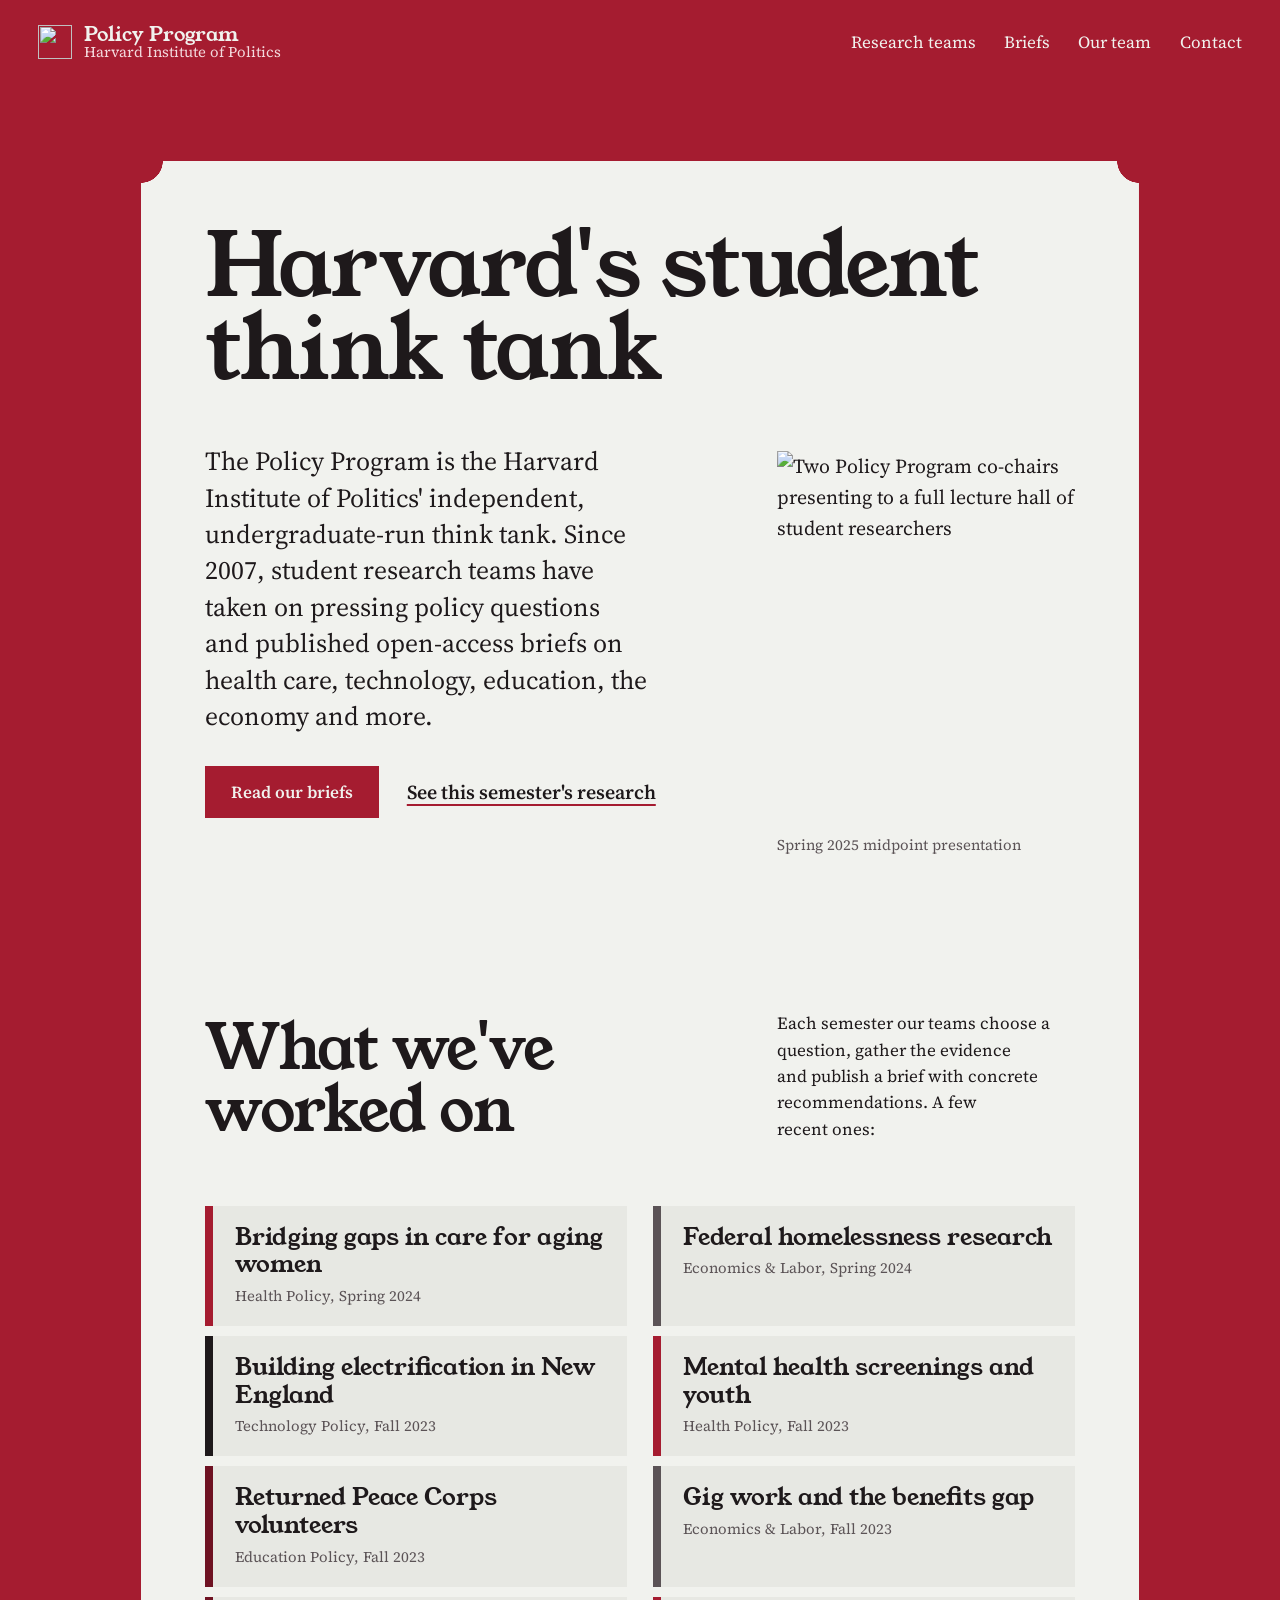
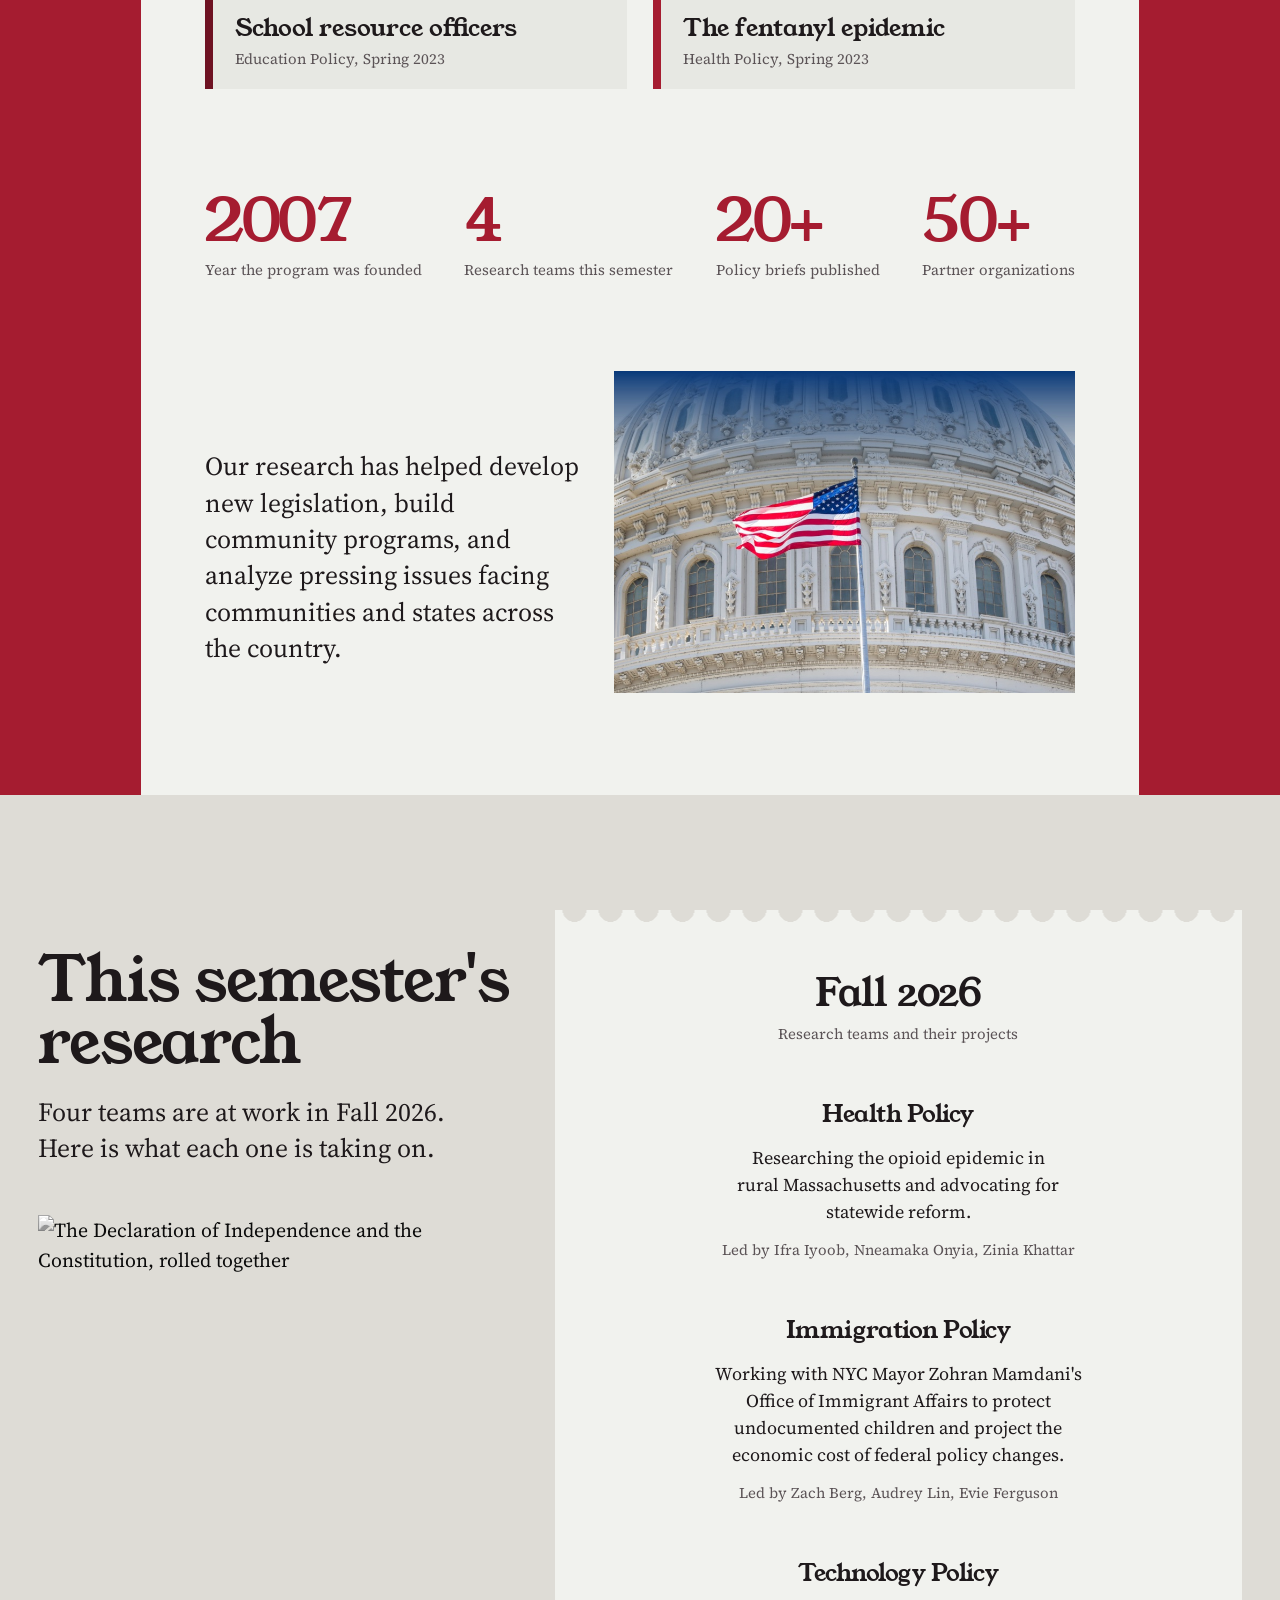
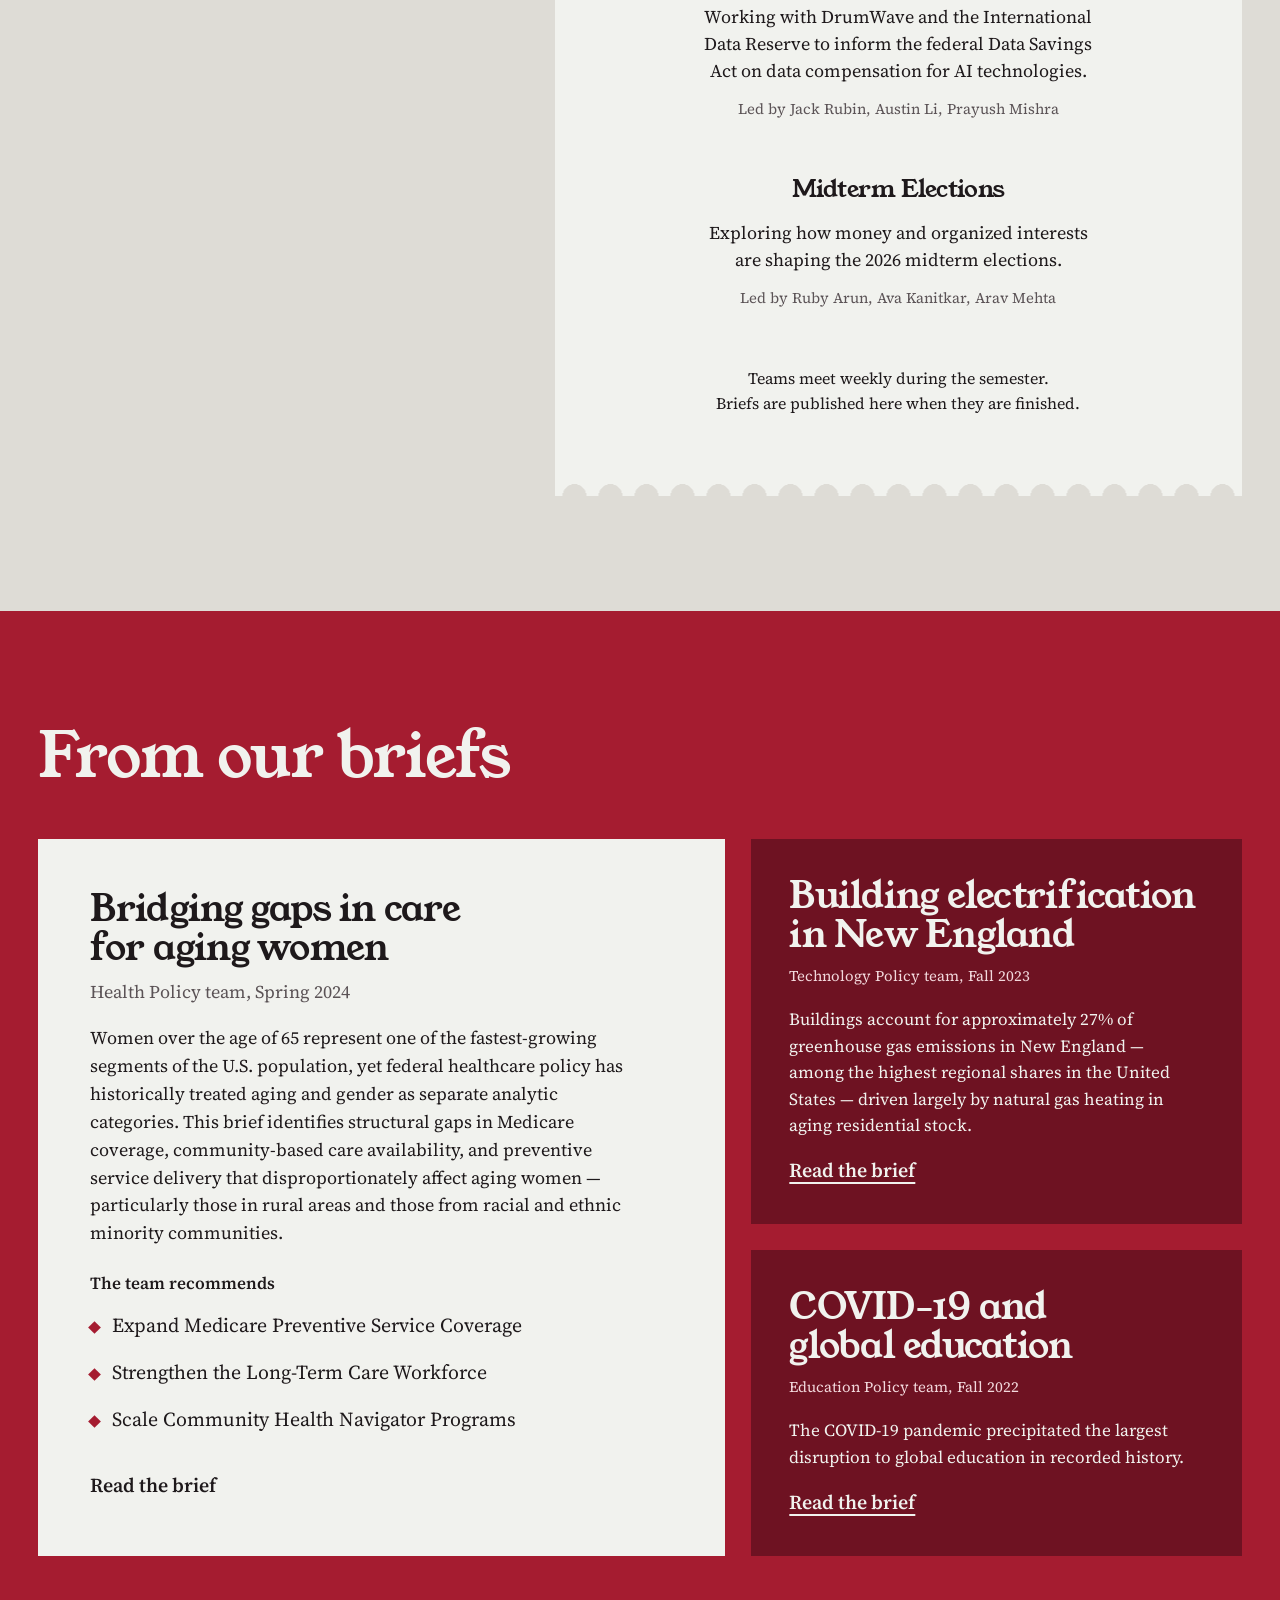
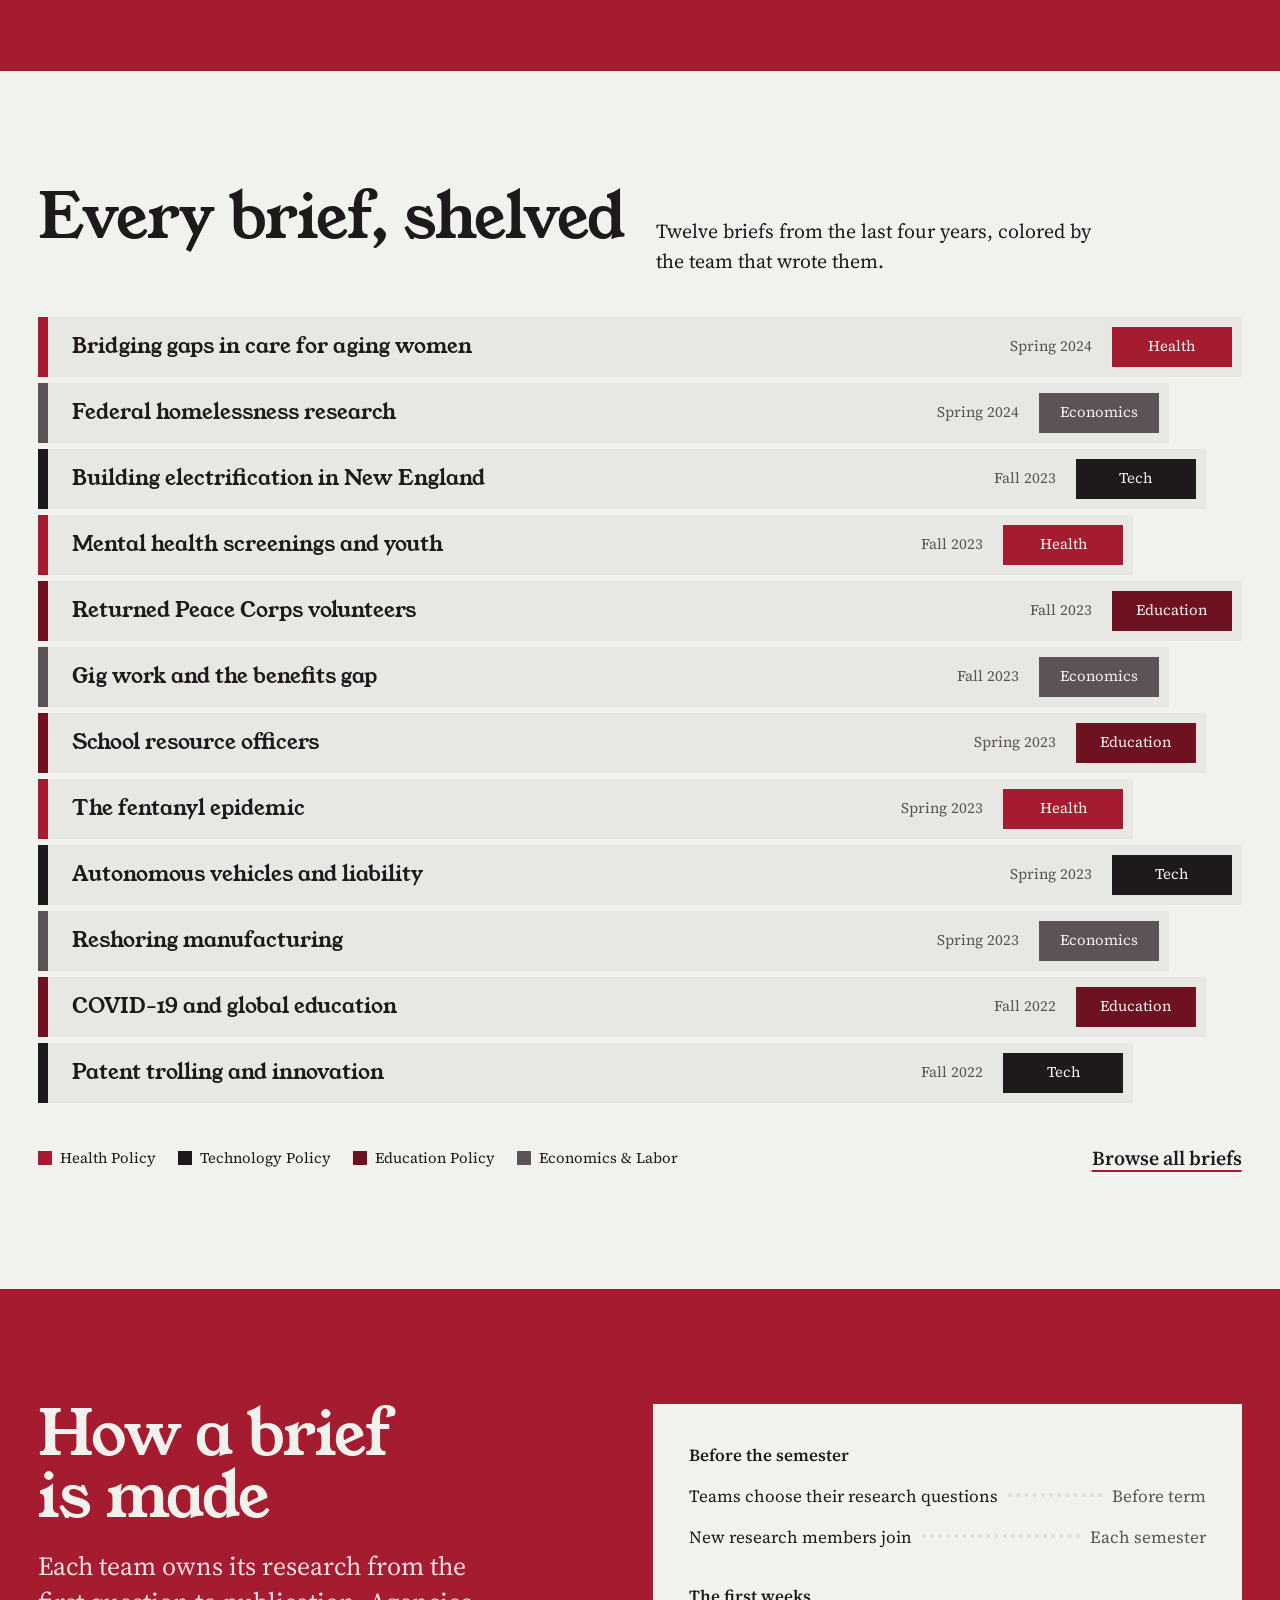
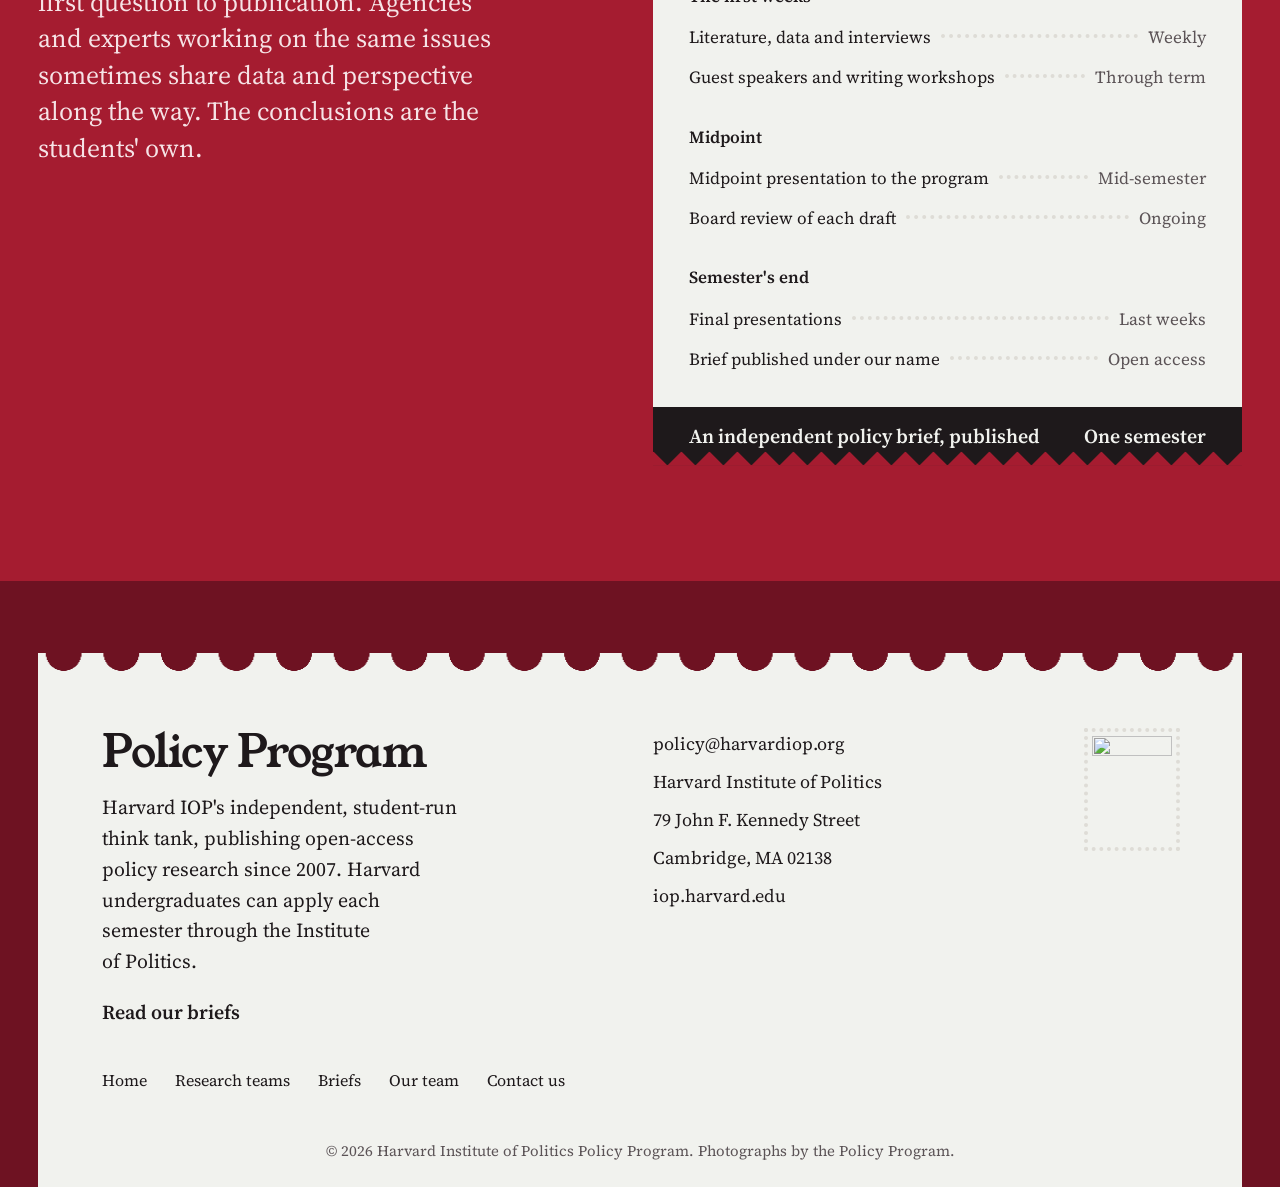
==== commit 3a9652bd: "Version the stylesheet and script links so updates show without a hard refresh Co-Authored-By: Claud" ====
--- a/index.html
+++ b/index.html
@@ -10,7 +10,7 @@
 <link rel="preconnect" href="https://fonts.googleapis.com">
 <link rel="preconnect" href="https://fonts.gstatic.com" crossorigin>
 <link href="https://fonts.googleapis.com/css2?family=Young+Serif&amp;family=Source+Serif+4:ital,opsz,wght@0,8..60,400;0,8..60,600;1,8..60,400&amp;display=swap" rel="stylesheet">
-<link rel="stylesheet" href="style.css">
+<link rel="stylesheet" href="style.css?v=202611011601">
 <script>document.documentElement.className += ' js';</script>
 </head>
 <body>
@@ -245,6 +245,6 @@
     </div>
   </div>
 </footer>
-<script src="site.js"></script>
+<script src="site.js?v=202611011601"></script>
 </body>
 </html>
--- a/style.css
+++ b/style.css
@@ -233,18 +233,22 @@
 .shelf-head { display: flex; flex-wrap: wrap; align-items: baseline; gap: 12px 32px; margin-bottom: 40px; }
 .shelf-head h2 { font-size: var(--step-head); }
 .shelf-head p { margin: 0; max-width: 46ch; }
-.shelf { display: flex; gap: 6px; height: 460px; list-style: none; }
-.shelf li { flex: 1 1 0; min-width: 0; }
+.shelf { display: flex; flex-direction: column; gap: 6px; list-style: none; }
+/* books stacked flat: slightly different lengths, titles read normally */
+.shelf li:nth-child(4n+1) { width: 100%; }
+.shelf li:nth-child(4n+2) { width: 94%; }
+.shelf li:nth-child(4n+3) { width: 97%; }
+.shelf li:nth-child(4n+4) { width: 91%; }
 .spine {
-  display: flex; flex-direction: column; height: 100%; text-decoration: none;
-  writing-mode: vertical-rl; background: var(--paper); color: var(--ink);
-  padding: 18px 0; align-items: center; gap: 14px;
+  display: flex; align-items: center; gap: 20px; min-height: 60px; padding: 10px 10px 10px 24px;
+  text-decoration: none; background: var(--paper-2); color: var(--ink);
+  border-left: 10px solid var(--team, var(--crimson));
   transition: background-color .25s var(--ease), color .25s var(--ease), transform .25s var(--ease);
 }
-.spine .t { font-family: var(--display); font-size: 1.125rem; line-height: 1.1; overflow: hidden; text-overflow: ellipsis; max-height: 100%; }
-.spine .d { margin-top: auto; padding: 10px 6px; font-size: var(--step-small); color: var(--paper); background: var(--team, var(--crimson)); }
-.spine .y { font-size: var(--step-small); color: var(--muted); }
-.spine:hover, .spine:focus-visible { background: var(--ink); color: var(--paper); transform: translateY(-10px); }
+.spine .t { flex: 1 1 auto; min-width: 0; font-family: var(--display); font-size: clamp(1.125rem, 1rem + .4vw, 1.375rem); line-height: 1.2; }
+.spine .y { flex: 0 0 auto; font-size: var(--step-small); color: var(--muted); }
+.spine .d { flex: 0 0 7.5rem; text-align: center; padding: 8px 10px; font-size: var(--step-small); color: var(--paper); background: var(--team, var(--crimson)); }
+.spine:hover, .spine:focus-visible { background: var(--ink); color: var(--paper); transform: translateX(10px); }
 .spine:hover .y, .spine:focus-visible .y { color: var(--stone); }
 .shelf-foot { margin-top: 40px; display: flex; flex-wrap: wrap; gap: 16px 32px; align-items: center; justify-content: space-between; }
 .legend { display: flex; flex-wrap: wrap; gap: 10px 22px; list-style: none; font-size: var(--step-small); }
@@ -588,12 +592,10 @@
   .process .section-head { grid-column: 1 / -1; position: static; margin-bottom: 40px; }
   .slip { grid-column: 1 / -1; padding: 32px 22px 0; }
   .slip .total { margin: 28px -22px 0; padding: 14px 22px; }
-  .shelf { height: auto; flex-wrap: wrap; gap: 10px; }
-  .shelf li { flex: 0 1 auto; }
-  .spine { writing-mode: horizontal-tb; flex-direction: row; height: auto; padding: 8px 0 8px 12px; gap: 10px; }
-  .spine .t { font-size: 1.0625rem; }
-  .spine .d { margin-top: 0; padding: 8px 10px; }
-  .spine .y { display: none; }
+  .shelf li:nth-child(n) { width: 100%; }
+  .spine { flex-wrap: wrap; gap: 6px 14px; padding: 12px 12px 12px 18px; }
+  .spine .t { flex-basis: 100%; }
+  .spine .d { flex-basis: auto; padding: 4px 10px; }
   .spine:hover, .spine:focus-visible { transform: none; }
   .coupon { grid-template-columns: 1fr;
     -webkit-mask:
